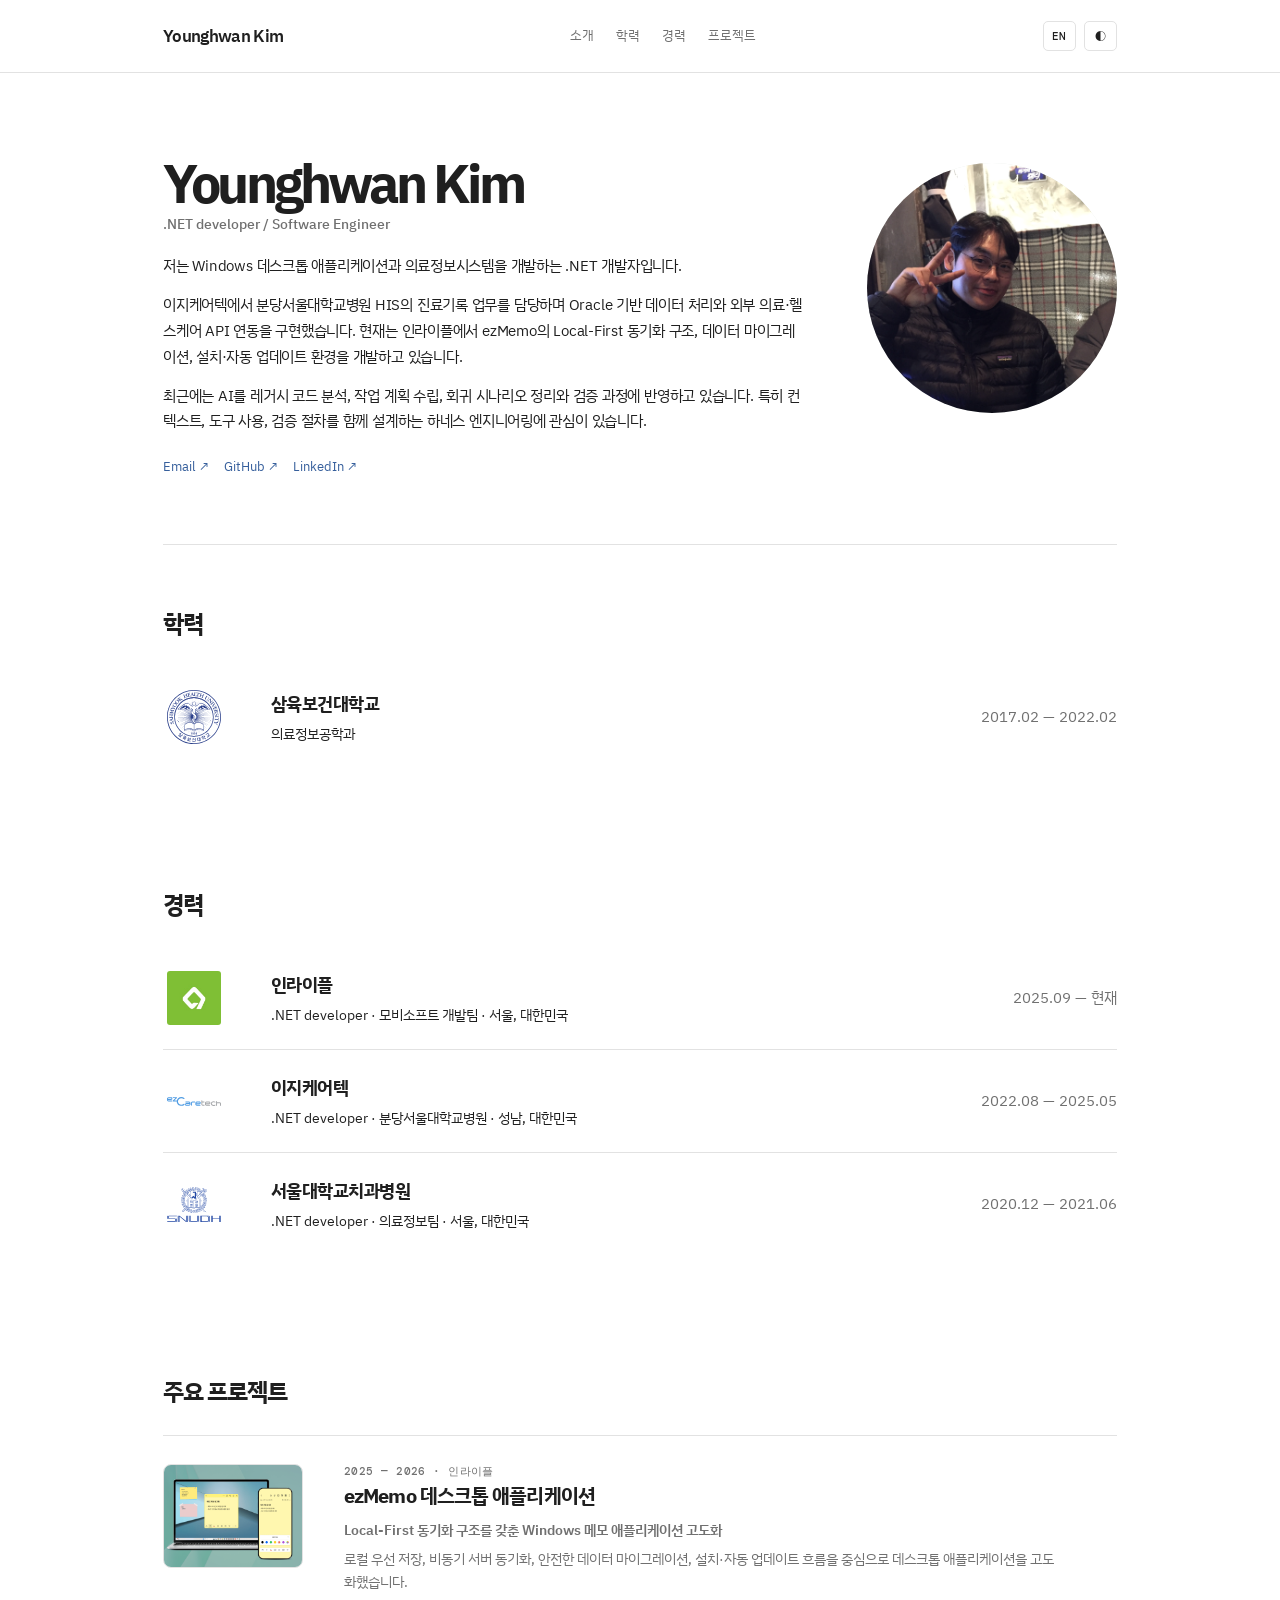
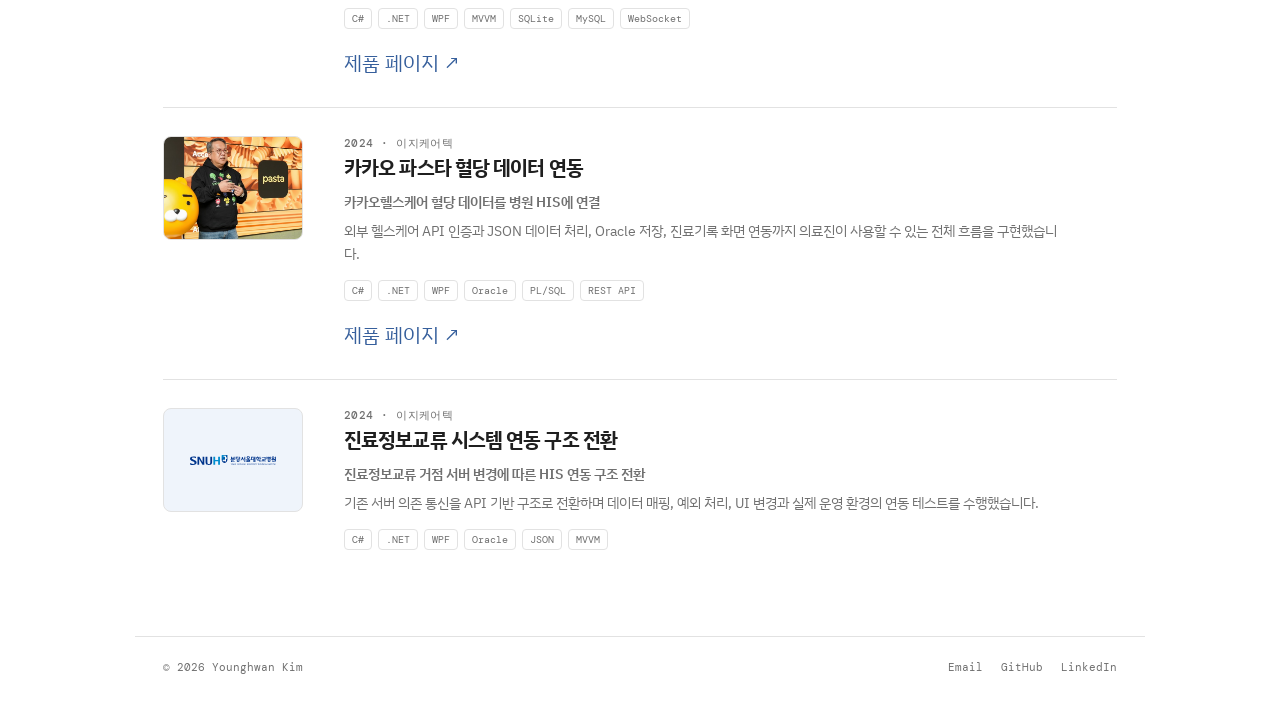
==== index.html @ d9de3069 "feat: add personal portfolio site" ====
<!doctype html>
<html lang="ko">
  <head>
    <meta charset="UTF-8" />
    <meta name="viewport" content="width=device-width, initial-scale=1.0" />
    <meta name="description" content="Younghwan Kim - C#/.NET Developer portfolio" />
    <title>Younghwan Kim | C#/.NET Developer</title>
    <link rel="preconnect" href="https://fonts.googleapis.com" />
    <link rel="preconnect" href="https://fonts.gstatic.com" crossorigin />
    <link href="https://fonts.googleapis.com/css2?family=DM+Mono:wght@400;500&family=IBM+Plex+Sans+KR:wght@400;500;600;700&display=swap" rel="stylesheet" />
    <link rel="stylesheet" href="styles.css" />
    <link rel="stylesheet" href="refined.css" />
    <script src="script.js" defer></script>
  </head>
  <body>
    <div class="header-shell">
    <header class="site-header">
      <a class="wordmark" href="#top">Younghwan Kim</a>
      <nav aria-label="Main navigation">
        <a href="#top" data-i18n="nav.about">소개</a>
        <a href="#education" data-i18n="nav.education">학력</a>
        <a href="#experience" data-i18n="nav.experience">경력</a>
        <a href="#projects" data-i18n="nav.projects">프로젝트</a>
      </nav>
      <div class="controls">
        <button class="control-button" id="language-toggle" type="button" aria-label="Switch language">EN</button>
        <button class="control-button" id="theme-toggle" type="button" aria-label="Switch color theme">◐</button>
      </div>
    </header>
    </div>

    <main id="top">
      <section class="hero" aria-labelledby="hero-title">
        <div class="portrait"><img src="assets/profile.jpg" alt="Younghwan Kim" /></div>
        <div>
          <h1 id="hero-title">Younghwan Kim</h1>
          <p class="eyebrow role-label">.NET developer / Software Engineer</p>
          <div class="intro-summary">
            <p data-i18n="hero.summary">저는 Windows 데스크톱 애플리케이션과 의료정보시스템을 개발하는 .NET 개발자입니다.</p>
            <p data-i18n="hero.experience">이지케어텍에서 분당서울대학교병원 HIS의 진료기록 업무를 담당하며 Oracle 기반 데이터 처리와 외부 의료·헬스케어 API 연동을 구현했습니다. 현재는 인라이플에서 ezMemo의 Local-First 동기화 구조, 데이터 마이그레이션, 설치·자동 업데이트 환경을 개발하고 있습니다.</p>
            <p data-i18n="hero.ai">최근에는 AI를 레거시 코드 분석, 작업 계획 수립, 회귀 시나리오 정리와 검증 과정에 반영하고 있습니다. 특히 컨텍스트, 도구 사용, 검증 절차를 함께 설계하는 하네스 엔지니어링에 관심이 있습니다.</p>
          </div>
          <div class="hero-links">
            <a href="mailto:workim97@gmail.com">Email ↗</a>
            <a href="https://github.com/workimdev" target="_blank" rel="noreferrer">GitHub ↗</a>
            <a href="https://www.linkedin.com/in/younghwan-kim97/" target="_blank" rel="noreferrer">LinkedIn ↗</a>
          </div>
        </div>
      </section>

      <section class="section credentials" id="education" aria-labelledby="education-title">
        <div class="section-heading"><h2 id="education-title" data-i18n="heading.education">학력</h2></div>
        <article class="credential"><img class="institution-logo" src="assets/sahmyook.svg" alt="Sahmyook Health University logo" /><div><h3 data-i18n="education.school">Sahmyook Health University</h3><p class="credential-role" data-i18n="education.degree">Medical Information Engineering</p><p class="credential-date" data-i18n="education.date">Feb. 2017 — Feb. 2022</p></div></article>
      </section>

      <section class="section" id="experience" aria-labelledby="experience-title">
        <div class="section-heading"><h2 id="experience-title" data-i18n="heading.experience">경력</h2></div>
        <div class="credential-list">
          <article class="credential"><img class="institution-logo" src="assets/enliple.jpg" alt="ENLIPLE logo" /><div><h3 data-i18n="company.enliple">인라이플</h3><p class="credential-role" data-i18n="experience.inlife.role">모비소프트 개발팀 · .NET developer</p><p class="credential-date" data-i18n="experience.inlife.date">2025.09 — 현재</p></div></article>
          <article class="credential"><img class="institution-logo" src="assets/ezcaretech.svg" alt="ezCaretech logo" /><div><h3 data-i18n="company.ezcaretech">이지케어텍</h3><p class="credential-role" data-i18n="experience.ezcare.role">분당서울대학교병원 · .NET developer</p><p class="credential-date" data-i18n="experience.ezcare.date">2022.08 — 2025.05</p></div></article>
          <article class="credential"><img class="institution-logo" src="assets/snudh.svg" alt="Seoul National University Dental Hospital logo" /><div><h3 data-i18n="experience.snu.company">서울대학교치과병원</h3><p class="credential-role" data-i18n="experience.snu.role">의료정보팀 · .NET developer</p><p class="credential-date" data-i18n="experience.snu.date">2020.12 — 2021.06</p></div></article>
        </div>
      </section>

      <section class="section" id="projects" aria-labelledby="projects-title">
        <div class="section-heading"><h2 id="projects-title" data-i18n="heading.projects">주요 프로젝트</h2></div>
        <div class="project-list">
          <article class="project"><div class="project-thumb project-thumb--memo"><img src="assets/ezmemo-product.png" alt="ezMemo product interface" /></div><div><p class="project-meta" data-i18n="project.ezmemo.meta">2025 — 2026 · 인라이플</p><h3 data-i18n="project.ezmemo.title">ezMemo 데스크톱 애플리케이션</h3><p class="project-korean" data-i18n="project.ezmemo.lead">Local-First 동기화 구조를 갖춘 Windows 메모 애플리케이션 고도화</p><p data-i18n="project.ezmemo.copy">로컬 우선 저장, 비동기 서버 동기화, 안전한 데이터 마이그레이션, 설치·자동 업데이트 흐름을 중심으로 데스크톱 애플리케이션을 고도화했습니다.</p><div class="tags"><span>C#</span><span>.NET</span><span>WPF</span><span>MVVM</span><span>SQLite</span><span>MySQL</span><span>WebSocket</span></div><a class="project-link" href="https://ezlab.im/ko/tool/ezmemo" target="_blank" rel="noreferrer" data-i18n="project.productLink">제품 페이지 ↗</a></div></article>
          <article class="project"><div class="project-thumb project-thumb--pasta"><img src="assets/kakao-pasta-product.png" alt="Kakao Pasta official product image" /></div><div><p class="project-meta" data-i18n="project.ezcare.meta">2024 · 이지케어텍</p><h3 data-i18n="project.pasta.title">카카오 파스타 혈당 데이터 연동</h3><p class="project-korean" data-i18n="project.pasta.lead">카카오헬스케어 혈당 데이터를 병원 HIS에 연결</p><p data-i18n="project.pasta.copy">외부 헬스케어 API 인증과 JSON 데이터 처리, Oracle 저장, 진료기록 화면 연동까지 의료진이 사용할 수 있는 전체 흐름을 구현했습니다.</p><div class="tags"><span>C#</span><span>.NET</span><span>WPF</span><span>Oracle</span><span>PL/SQL</span><span>REST API</span></div><a class="project-link" href="https://www.kakaocorp.com/page/detail/11753" target="_blank" rel="noreferrer" data-i18n="project.productLink">제품 페이지 ↗</a></div></article>
          <article class="project"><div class="project-thumb project-thumb--exchange"><img src="assets/bundang-snuh.svg" alt="Bundang Seoul National University Hospital logo" /></div><div><p class="project-meta" data-i18n="project.ezcare.meta">2024 · 이지케어텍</p><h3 data-i18n="project.exchange.title">진료정보교류 시스템 연동 구조 전환</h3><p class="project-korean" data-i18n="project.exchange.lead">진료정보교류 거점 서버 변경에 따른 HIS 연동 구조 전환</p><p data-i18n="project.exchange.copy">기존 서버 의존 통신을 API 기반 구조로 전환하며 데이터 매핑, 예외 처리, UI 변경과 실제 운영 환경의 연동 테스트를 수행했습니다.</p><div class="tags"><span>C#</span><span>.NET</span><span>WPF</span><span>Oracle</span><span>JSON</span><span>MVVM</span></div></div></article>
        </div>
      </section>

    </main>
    <footer><p>© 2026 Younghwan Kim</p><div><a href="mailto:workim97@gmail.com">Email</a><a href="https://github.com/workimdev" target="_blank" rel="noreferrer">GitHub</a><a href="https://www.linkedin.com/in/younghwan-kim97/" target="_blank" rel="noreferrer">LinkedIn</a></div></footer>
  </body>
</html>
---- styles.css ----
:root{--ink:#1f1f1f;--muted:#707070;--line:#e2e2e2;--blue:#365f9c;--paper:#fff;--soft:#e7ece7;--portrait:#718074}html[data-theme="dark"]{--ink:#eeeeea;--muted:#a5a5a0;--line:#30302e;--blue:#9dbbff;--paper:#191a19;--soft:#29302c;--portrait:#c5d5c6}*{box-sizing:border-box}html{scroll-behavior:smooth}body{margin:0;background:var(--paper);color:var(--ink);font:15px/1.65 "IBM Plex Sans KR",Arial,sans-serif;transition:background-color .2s,color .2s}a{color:inherit;text-decoration:none}.site-header,main,footer{max-width:1010px;margin:auto;padding:0 28px}.site-header{height:72px;display:flex;align-items:center;justify-content:space-between}.wordmark{font-size:17px;font-weight:600;letter-spacing:-.04em}.site-header nav{display:flex;gap:22px;font-size:13px;color:var(--muted)}.controls{display:flex;gap:8px}.control-button{width:33px;height:30px;padding:0;border:1px solid var(--line);border-radius:5px;background:transparent;color:var(--ink);font:500 11px "DM Mono",monospace;cursor:pointer}.control-button:hover{border-color:var(--muted)}.site-header a:hover,footer a:hover{text-decoration:underline;text-underline-offset:4px}.hero{display:grid;grid-template-columns:170px 1fr;gap:44px;padding:72px 0 66px}.portrait{width:150px;height:180px;overflow:hidden;background:var(--soft)}.portrait img{width:100%;height:100%;display:block;object-fit:cover;object-position:52% 45%;filter:saturate(.82) contrast(1.03)}.eyebrow,.project-meta{margin:0;color:var(--muted);font:500 11px "DM Mono",monospace;letter-spacing:.04em}.hero h1{margin:9px 0 2px;font-size:clamp(36px,5vw,54px);line-height:1.08;letter-spacing:-.07em}.role{margin:0 0 22px;color:var(--muted);font-size:15px}.hero-copy{max-width:710px;margin:0;font-size:16px;letter-spacing:-.02em}.hero-links{display:flex;flex-wrap:wrap;gap:14px;margin-top:22px}.hero-links a,.project-link{color:var(--blue);font-size:13px}.section{padding:58px 0;border-top:1px solid var(--line)}.section-heading{margin-bottom:30px}.section h2{margin:7px 0 0;font-size:24px;line-height:1.1;letter-spacing:-.05em}.timeline{margin:0;padding:0;list-style:none}.timeline li{display:grid;grid-template-columns:190px 1fr;gap:25px;padding:26px 0;border-top:1px solid var(--line)}.timeline li>p{margin:2px 0;color:var(--muted);font:400 11px "DM Mono",monospace}.timeline h3,.project h3{margin:0;font-size:20px;letter-spacing:-.045em}.timeline h3 span{color:var(--muted);font-weight:400}.timeline div p{max-width:660px;margin:6px 0 0;color:var(--muted);font-size:14px}.project{display:grid;grid-template-columns:36px 1fr 28px;gap:20px;padding:28px 0;border-top:1px solid var(--line)}.project-index{color:var(--muted);font:500 12px "DM Mono",monospace}.project p:not(.project-meta){max-width:720px;margin:6px 0;color:var(--muted);font-size:14px}.project .project-korean{color:var(--ink);font-weight:600}.project-link{text-align:right;font-size:20px}.muted{color:#bbb}.tags{display:flex;flex-wrap:wrap;gap:6px;margin-top:15px}.tags span{border:1px solid var(--line);border-radius:4px;padding:3px 7px;color:var(--muted);font:400 10px "DM Mono",monospace}.about{border-bottom:0}.about-copy{max-width:710px}.about-copy>p{font-size:16px;letter-spacing:-.02em}.about dl{margin:38px 0 0}.about dl div{display:grid;grid-template-columns:130px 1fr;gap:15px;padding:14px 0;border-top:1px solid var(--line)}.about dt{color:var(--muted);font:400 11px "DM Mono",monospace}.about dd{margin:0}footer{display:flex;justify-content:space-between;border-top:1px solid var(--line);padding-top:23px;padding-bottom:34px;color:var(--muted);font:400 11px "DM Mono",monospace}footer p{margin:0}footer div{display:flex;gap:18px}@media(max-width:700px){.site-header,main,footer{padding-left:20px;padding-right:20px}.site-header nav{display:none}.hero{grid-template-columns:1fr;gap:24px;padding:52px 0}.portrait{width:110px;height:125px}.section{padding:50px 0}.timeline li,.project{grid-template-columns:1fr;gap:10px}.project-link{text-align:left}.about dl div{grid-template-columns:1fr;gap:4px}footer{display:block}footer div{margin-top:12px}.hero-copy br{display:none}}
---- refined.css ----
.hero { grid-template-columns: 1fr 270px; }
.portrait { order: 2; width: 250px; height: 250px; border-radius: 50%; justify-self: end; align-self: start; margin-top: 18px; }
.credential-list { display: grid; }
.credential { display: grid; grid-template-columns: 86px 1fr; gap: 22px; align-items: center; padding: 20px 0; border-bottom: 1px solid var(--line); }
.institution-logo { width: 62px; height: 62px; object-fit: contain; border-radius: 7px; background: #fff; padding: 4px; }
.credential > div { display: grid; grid-template-columns: minmax(0, 1fr) auto; column-gap: 30px; align-items: center; }
.credential h3 { grid-column: 1; grid-row: 1; margin: 0; font-size: 18px; letter-spacing: -.03em; }
.credential-role { grid-column: 1; grid-row: 2; margin: 3px 0 0; font-size: 14px; }
.credential-date { grid-column: 2; grid-row: 1 / span 2; margin: 0; color: var(--muted); font-size: 15px; text-align: right; white-space: nowrap; }
.project-partners { display: flex; align-items: center; gap: 10px; margin: 9px 0 12px; }
.project-partners img { width: 42px; height: 42px; padding: 3px; border: 1px solid var(--line); border-radius: 8px; background: #fff; object-fit: contain; }
.project { grid-template-columns: 156px 1fr; gap: 25px; }
.project-thumb { width: 140px; height: 104px; display: grid; place-items: center; overflow: hidden; border: 1px solid var(--line); border-radius: 8px; background: #f2f3f0; }
.project-thumb img { width: 70px; height: 70px; object-fit: contain; }
.project-thumb--memo { background: #f1f4f0; }
.project-thumb--pasta { background: #fff5dc; }
.project-thumb--memo img, .project-thumb--pasta img { width: 100%; height: 100%; object-fit: cover; }
.project-thumb--exchange { background: #eff4fb; }
.project-thumb--exchange img { width: 86px; height: 86px; }
.project .project-link { display: inline-block; margin-top: 17px; }
.intro-summary { max-width: 710px; margin-top: 20px; }
.intro-summary p { margin: 0 0 13px; font-size: 15px; line-height: 1.72; letter-spacing: -.015em; }
.eyebrow { font-family: "IBM Plex Sans KR", Arial, sans-serif; font-size: 14px; font-weight: 500; letter-spacing: 0; text-transform: none; }
#experience, #projects { border-top: 0; }
.credentials .credential, .credential-list .credential:last-child { border-bottom: 0; }
.header-shell { position: sticky; top: 0; z-index: 20; background: var(--paper); border-bottom: 1px solid var(--line); }
.header-shell .site-header { border-bottom: 0; }
html[data-theme="dark"] .institution-logo { background: #fff; }
@media (max-width: 700px) {
  .hero { grid-template-columns: 1fr; }
  .portrait { order: 0; justify-self: start; width: 150px; height: 150px; margin-top: 0; }
  .credential { grid-template-columns: 66px 1fr; gap: 16px; }
  .credential > div { grid-template-columns: 1fr; gap: 3px; }
  .credential h3, .credential-role, .credential-date { grid-column: 1; }
  .credential h3 { grid-row: 1; }
  .credential-role { grid-row: 2; }
  .credential-date { grid-row: 3; }
  .institution-logo { width: 54px; height: 54px; }
  .project { grid-template-columns: 1fr; }
  .project-thumb { width: 100%; height: 145px; }
}
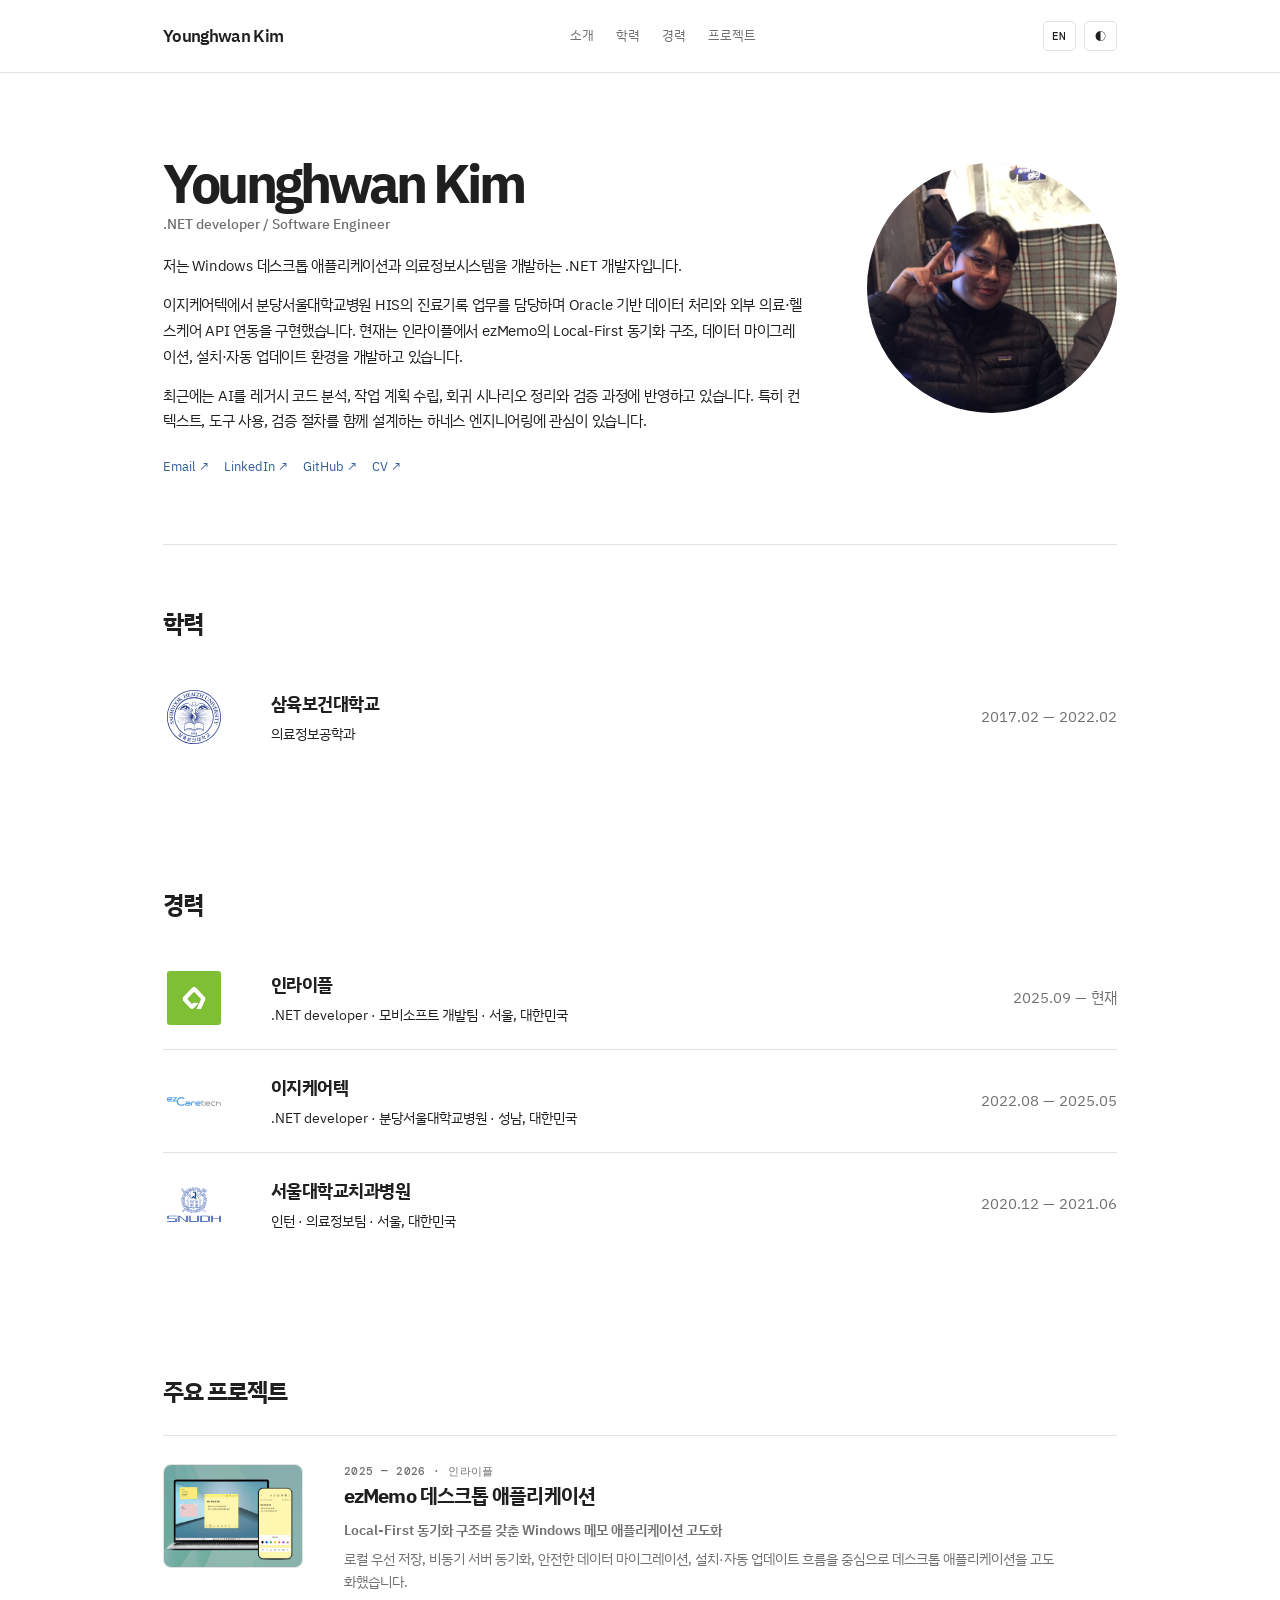
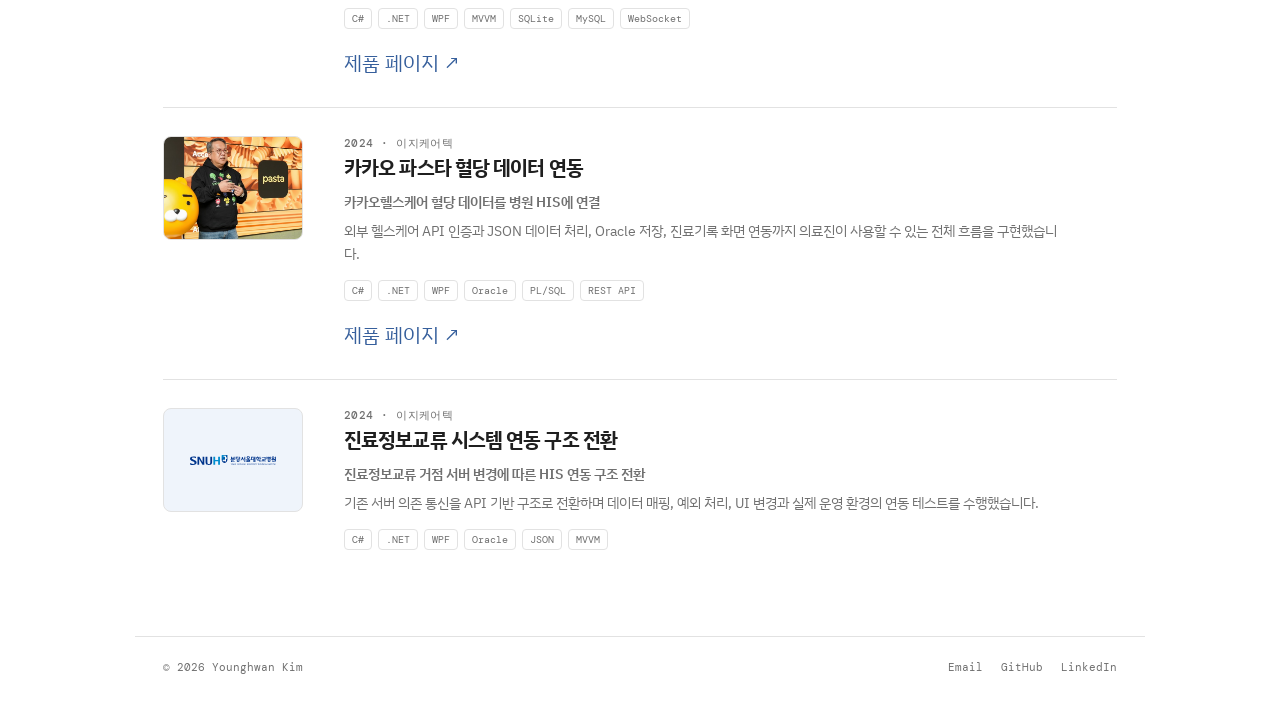
==== commit 6d897c29: "feat: add localized CV links" ====
--- a/index.html
+++ b/index.html
@@ -3,8 +3,8 @@
   <head>
     <meta charset="UTF-8" />
     <meta name="viewport" content="width=device-width, initial-scale=1.0" />
-    <meta name="description" content="Younghwan Kim - C#/.NET Developer portfolio" />
-    <title>Younghwan Kim | C#/.NET Developer</title>
+    <meta name="description" content="Younghwan Kim's portfolio" />
+    <title>Younghwan Kim</title>
     <link rel="preconnect" href="https://fonts.googleapis.com" />
     <link rel="preconnect" href="https://fonts.gstatic.com" crossorigin />
     <link href="https://fonts.googleapis.com/css2?family=DM+Mono:wght@400;500&family=IBM+Plex+Sans+KR:wght@400;500;600;700&display=swap" rel="stylesheet" />
@@ -42,8 +42,9 @@
           </div>
           <div class="hero-links">
             <a href="mailto:workim97@gmail.com">Email ↗</a>
+            <a href="https://www.linkedin.com/in/younghwan-kim97/" target="_blank" rel="noreferrer">LinkedIn ↗</a>
             <a href="https://github.com/workimdev" target="_blank" rel="noreferrer">GitHub ↗</a>
-            <a href="https://www.linkedin.com/in/younghwan-kim97/" target="_blank" rel="noreferrer">LinkedIn ↗</a>
+            <a class="cv-link" href="https://drive.google.com/file/d/14H9H5G6KJ4sI8g3kpr24WYvoGW2EyF3m/view?usp=drive_link" target="_blank" rel="noreferrer" data-i18n="cv.link" data-i18n-href="cv.url">CV ↗</a>
           </div>
         </div>
       </section>
@@ -58,7 +59,7 @@
         <div class="credential-list">
           <article class="credential"><img class="institution-logo" src="assets/enliple.jpg" alt="ENLIPLE logo" /><div><h3 data-i18n="company.enliple">인라이플</h3><p class="credential-role" data-i18n="experience.inlife.role">모비소프트 개발팀 · .NET developer</p><p class="credential-date" data-i18n="experience.inlife.date">2025.09 — 현재</p></div></article>
           <article class="credential"><img class="institution-logo" src="assets/ezcaretech.svg" alt="ezCaretech logo" /><div><h3 data-i18n="company.ezcaretech">이지케어텍</h3><p class="credential-role" data-i18n="experience.ezcare.role">분당서울대학교병원 · .NET developer</p><p class="credential-date" data-i18n="experience.ezcare.date">2022.08 — 2025.05</p></div></article>
-          <article class="credential"><img class="institution-logo" src="assets/snudh.svg" alt="Seoul National University Dental Hospital logo" /><div><h3 data-i18n="experience.snu.company">서울대학교치과병원</h3><p class="credential-role" data-i18n="experience.snu.role">의료정보팀 · .NET developer</p><p class="credential-date" data-i18n="experience.snu.date">2020.12 — 2021.06</p></div></article>
+          <article class="credential"><img class="institution-logo" src="assets/snudh.svg" alt="Seoul National University Dental Hospital logo" /><div><h3 data-i18n="experience.snu.company">서울대학교치과병원</h3><p class="credential-role" data-i18n="experience.snu.role">인턴 · 의료정보팀 · 서울, 대한민국</p><p class="credential-date" data-i18n="experience.snu.date">2020.12 — 2021.06</p></div></article>
         </div>
       </section>
 
--- a/refined.css
+++ b/refined.css
@@ -1,5 +1,6 @@
 .hero { grid-template-columns: 1fr 270px; }
 .portrait { order: 2; width: 250px; height: 250px; border-radius: 50%; justify-self: end; align-self: start; margin-top: 18px; }
+.hero-links .cv-link { margin-left: 0; }
 .credential-list { display: grid; }
 .credential { display: grid; grid-template-columns: 86px 1fr; gap: 22px; align-items: center; padding: 20px 0; border-bottom: 1px solid var(--line); }
 .institution-logo { width: 62px; height: 62px; object-fit: contain; border-radius: 7px; background: #fff; padding: 4px; }
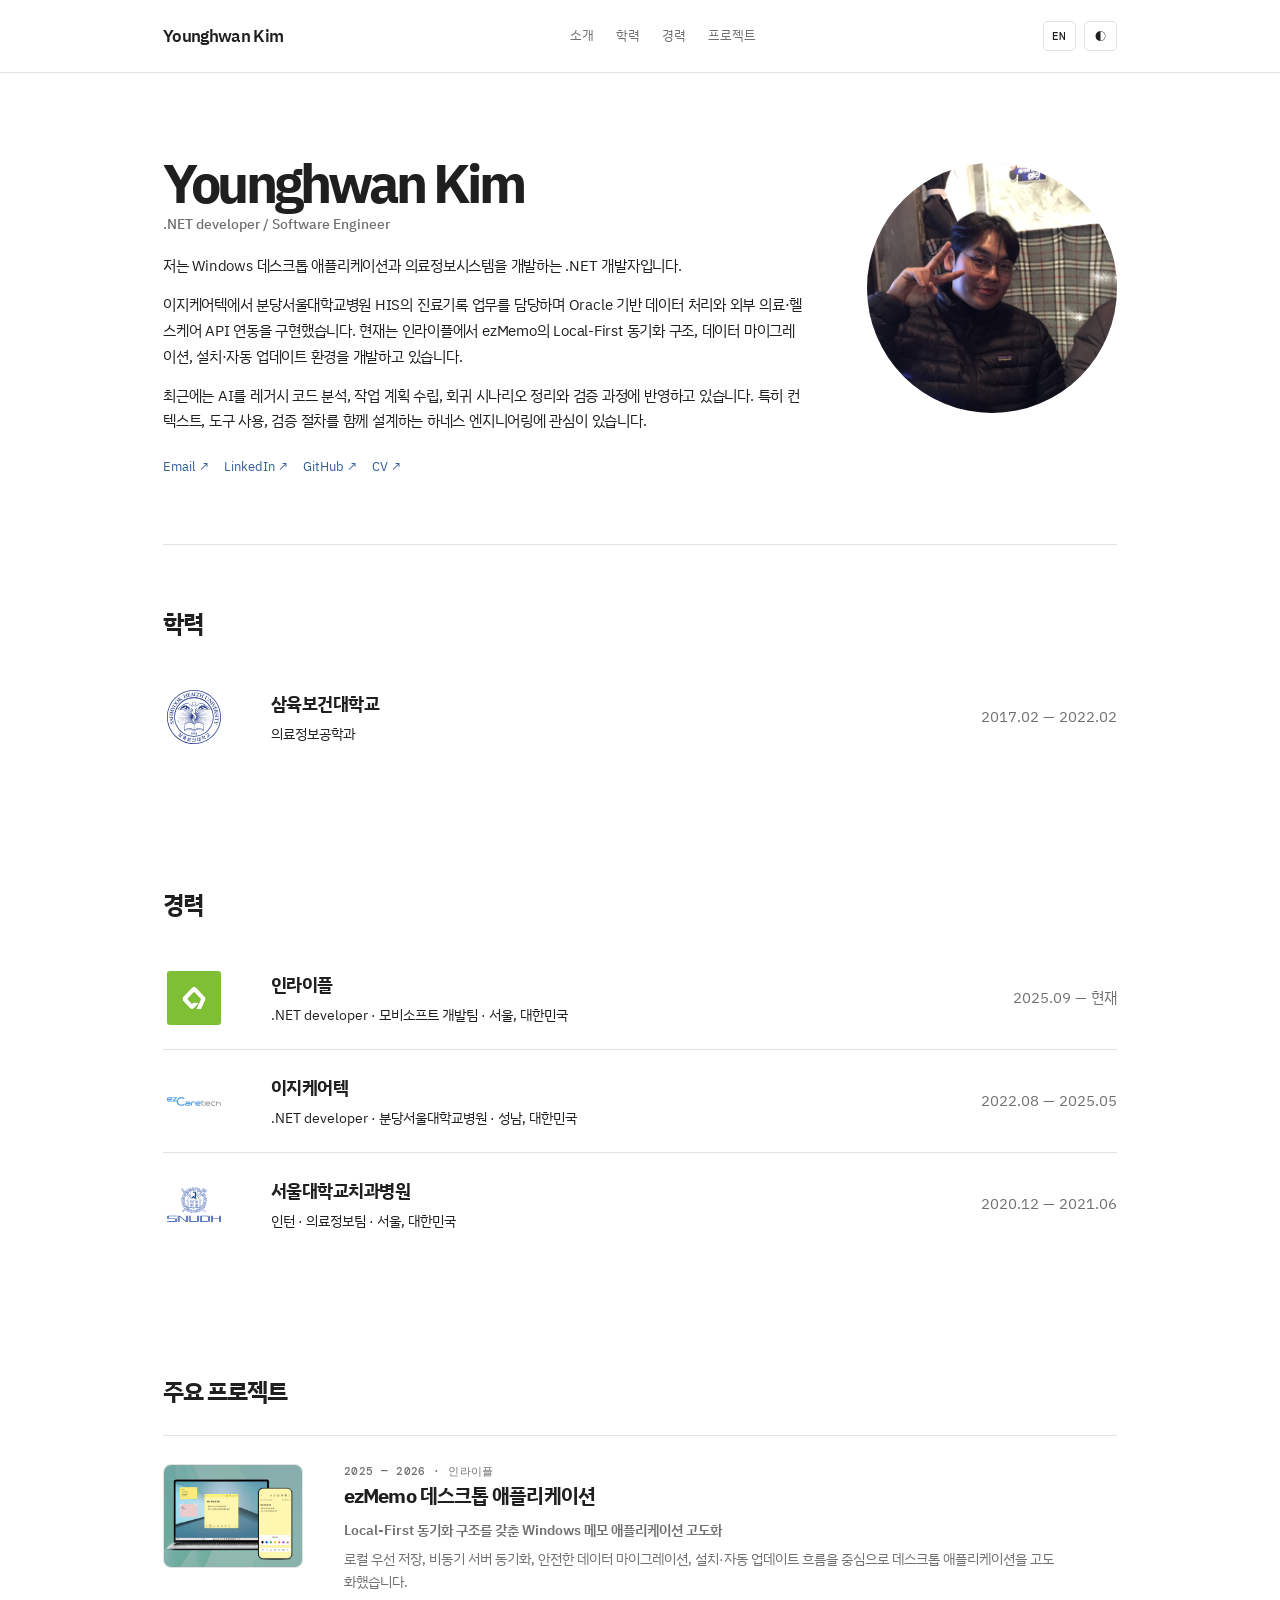
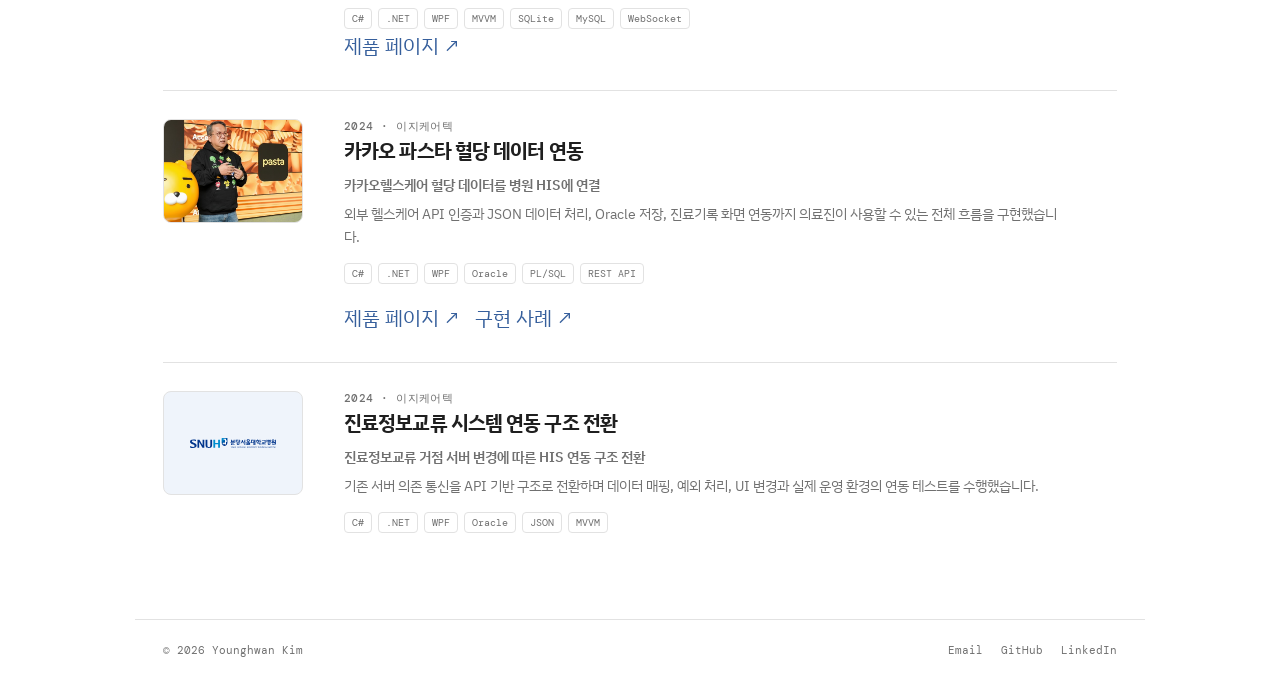
==== commit 732c7d67: "feat: add Kakao Pasta technical case study" ====
--- a/index.html
+++ b/index.html
@@ -67,7 +67,7 @@
         <div class="section-heading"><h2 id="projects-title" data-i18n="heading.projects">주요 프로젝트</h2></div>
         <div class="project-list">
           <article class="project"><div class="project-thumb project-thumb--memo"><img src="assets/ezmemo-product.png" alt="ezMemo product interface" /></div><div><p class="project-meta" data-i18n="project.ezmemo.meta">2025 — 2026 · 인라이플</p><h3 data-i18n="project.ezmemo.title">ezMemo 데스크톱 애플리케이션</h3><p class="project-korean" data-i18n="project.ezmemo.lead">Local-First 동기화 구조를 갖춘 Windows 메모 애플리케이션 고도화</p><p data-i18n="project.ezmemo.copy">로컬 우선 저장, 비동기 서버 동기화, 안전한 데이터 마이그레이션, 설치·자동 업데이트 흐름을 중심으로 데스크톱 애플리케이션을 고도화했습니다.</p><div class="tags"><span>C#</span><span>.NET</span><span>WPF</span><span>MVVM</span><span>SQLite</span><span>MySQL</span><span>WebSocket</span></div><a class="project-link" href="https://ezlab.im/ko/tool/ezmemo" target="_blank" rel="noreferrer" data-i18n="project.productLink">제품 페이지 ↗</a></div></article>
-          <article class="project"><div class="project-thumb project-thumb--pasta"><img src="assets/kakao-pasta-product.png" alt="Kakao Pasta official product image" /></div><div><p class="project-meta" data-i18n="project.ezcare.meta">2024 · 이지케어텍</p><h3 data-i18n="project.pasta.title">카카오 파스타 혈당 데이터 연동</h3><p class="project-korean" data-i18n="project.pasta.lead">카카오헬스케어 혈당 데이터를 병원 HIS에 연결</p><p data-i18n="project.pasta.copy">외부 헬스케어 API 인증과 JSON 데이터 처리, Oracle 저장, 진료기록 화면 연동까지 의료진이 사용할 수 있는 전체 흐름을 구현했습니다.</p><div class="tags"><span>C#</span><span>.NET</span><span>WPF</span><span>Oracle</span><span>PL/SQL</span><span>REST API</span></div><a class="project-link" href="https://www.kakaocorp.com/page/detail/11753" target="_blank" rel="noreferrer" data-i18n="project.productLink">제품 페이지 ↗</a></div></article>
+          <article class="project"><div class="project-thumb project-thumb--pasta"><img src="assets/kakao-pasta-product.png" alt="Kakao Pasta official product image" /></div><div><p class="project-meta" data-i18n="project.ezcare.meta">2024 · 이지케어텍</p><h3 data-i18n="project.pasta.title">카카오 파스타 혈당 데이터 연동</h3><p class="project-korean" data-i18n="project.pasta.lead">카카오헬스케어 혈당 데이터를 병원 HIS에 연결</p><p data-i18n="project.pasta.copy">외부 헬스케어 API 인증과 JSON 데이터 처리, Oracle 저장, 진료기록 화면 연동까지 의료진이 사용할 수 있는 전체 흐름을 구현했습니다.</p><div class="tags"><span>C#</span><span>.NET</span><span>WPF</span><span>Oracle</span><span>PL/SQL</span><span>REST API</span></div><div class="project-actions"><a class="project-link" href="https://www.kakaocorp.com/page/detail/11753" target="_blank" rel="noreferrer" data-i18n="project.productLink">제품 페이지 ↗</a><a class="project-link" href="projects/kakao-pasta.html" data-i18n="project.caseStudyLink">구현 사례 ↗</a></div></div></article>
           <article class="project"><div class="project-thumb project-thumb--exchange"><img src="assets/bundang-snuh.svg" alt="Bundang Seoul National University Hospital logo" /></div><div><p class="project-meta" data-i18n="project.ezcare.meta">2024 · 이지케어텍</p><h3 data-i18n="project.exchange.title">진료정보교류 시스템 연동 구조 전환</h3><p class="project-korean" data-i18n="project.exchange.lead">진료정보교류 거점 서버 변경에 따른 HIS 연동 구조 전환</p><p data-i18n="project.exchange.copy">기존 서버 의존 통신을 API 기반 구조로 전환하며 데이터 매핑, 예외 처리, UI 변경과 실제 운영 환경의 연동 테스트를 수행했습니다.</p><div class="tags"><span>C#</span><span>.NET</span><span>WPF</span><span>Oracle</span><span>JSON</span><span>MVVM</span></div></div></article>
         </div>
       </section>
--- a/refined.css
+++ b/refined.css
@@ -18,7 +18,8 @@
 .project-thumb--memo img, .project-thumb--pasta img { width: 100%; height: 100%; object-fit: cover; }
 .project-thumb--exchange { background: #eff4fb; }
 .project-thumb--exchange img { width: 86px; height: 86px; }
-.project .project-link { display: inline-block; margin-top: 17px; }
+.project-actions { display: flex; flex-wrap: wrap; gap: 15px; margin-top: 17px; }
+.project .project-actions .project-link { margin-top: 0; }
 .intro-summary { max-width: 710px; margin-top: 20px; }
 .intro-summary p { margin: 0 0 13px; font-size: 15px; line-height: 1.72; letter-spacing: -.015em; }
 .eyebrow { font-family: "IBM Plex Sans KR", Arial, sans-serif; font-size: 14px; font-weight: 500; letter-spacing: 0; text-transform: none; }
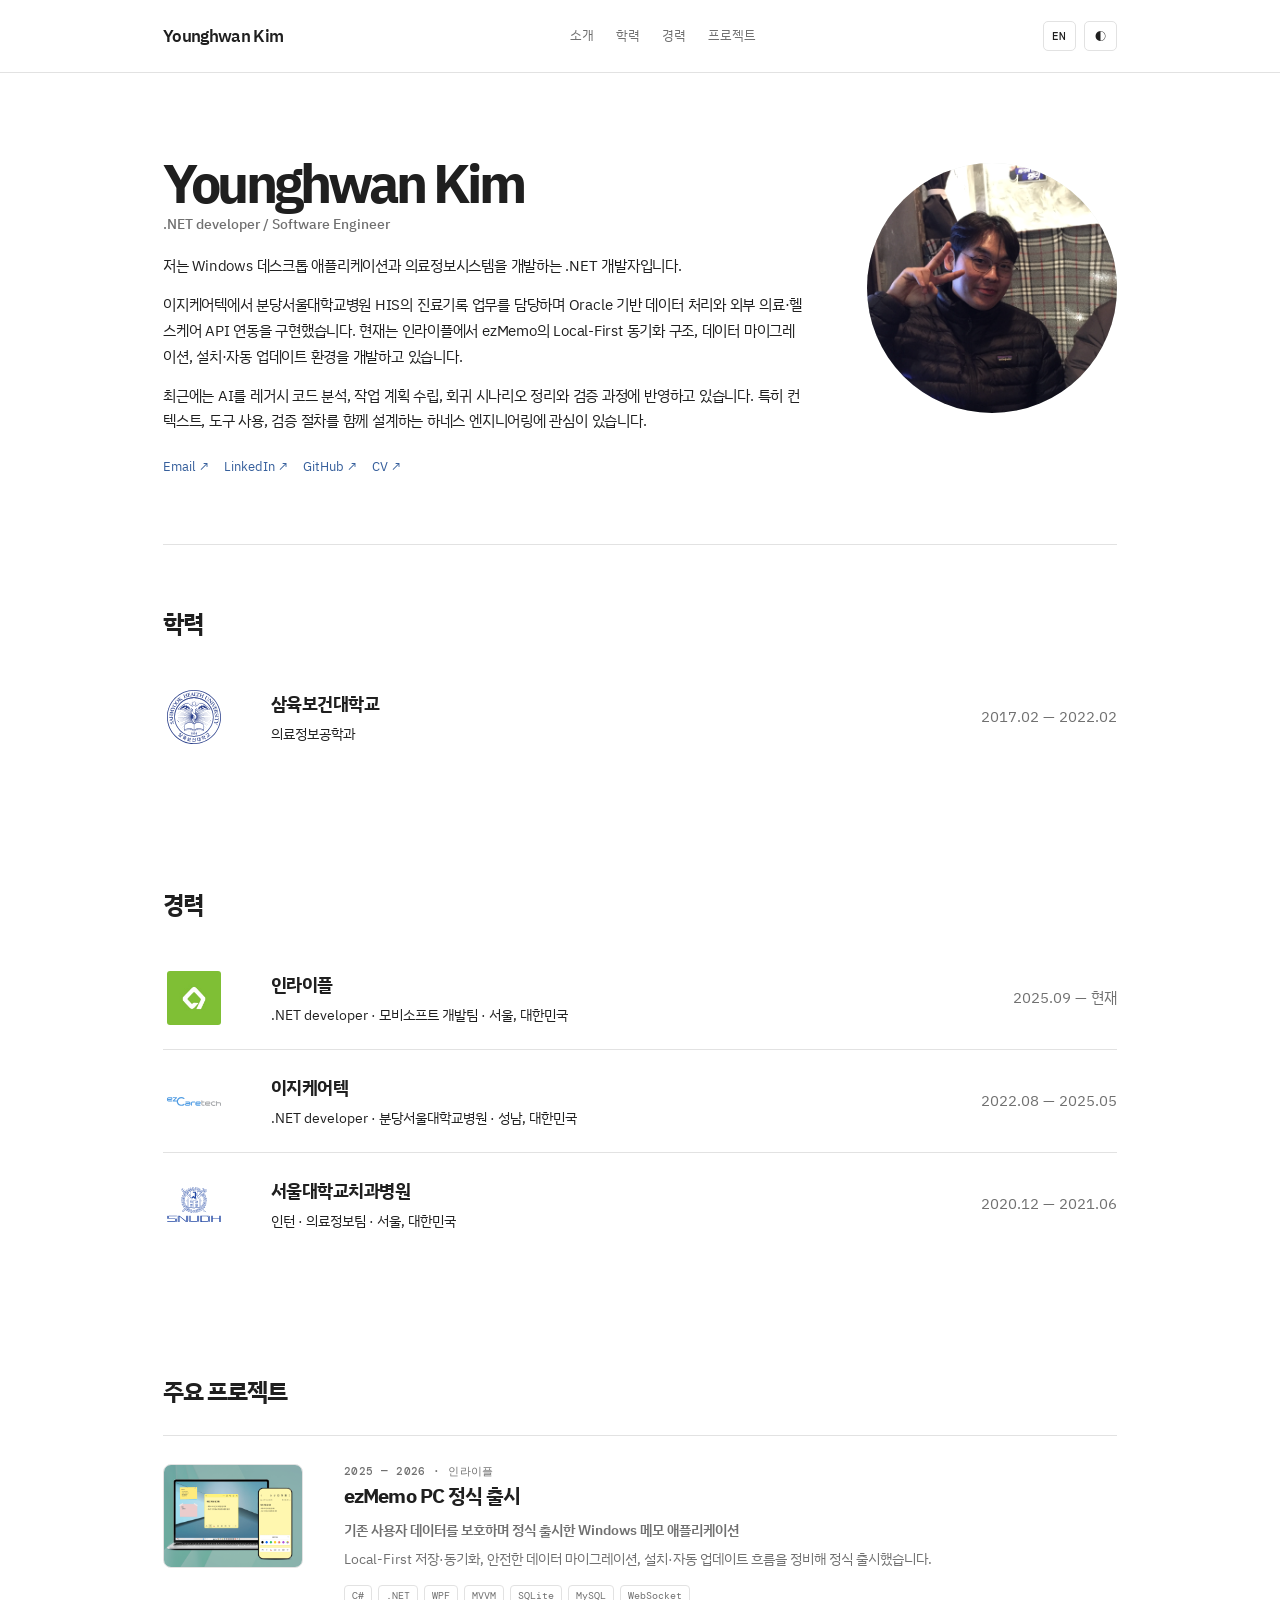
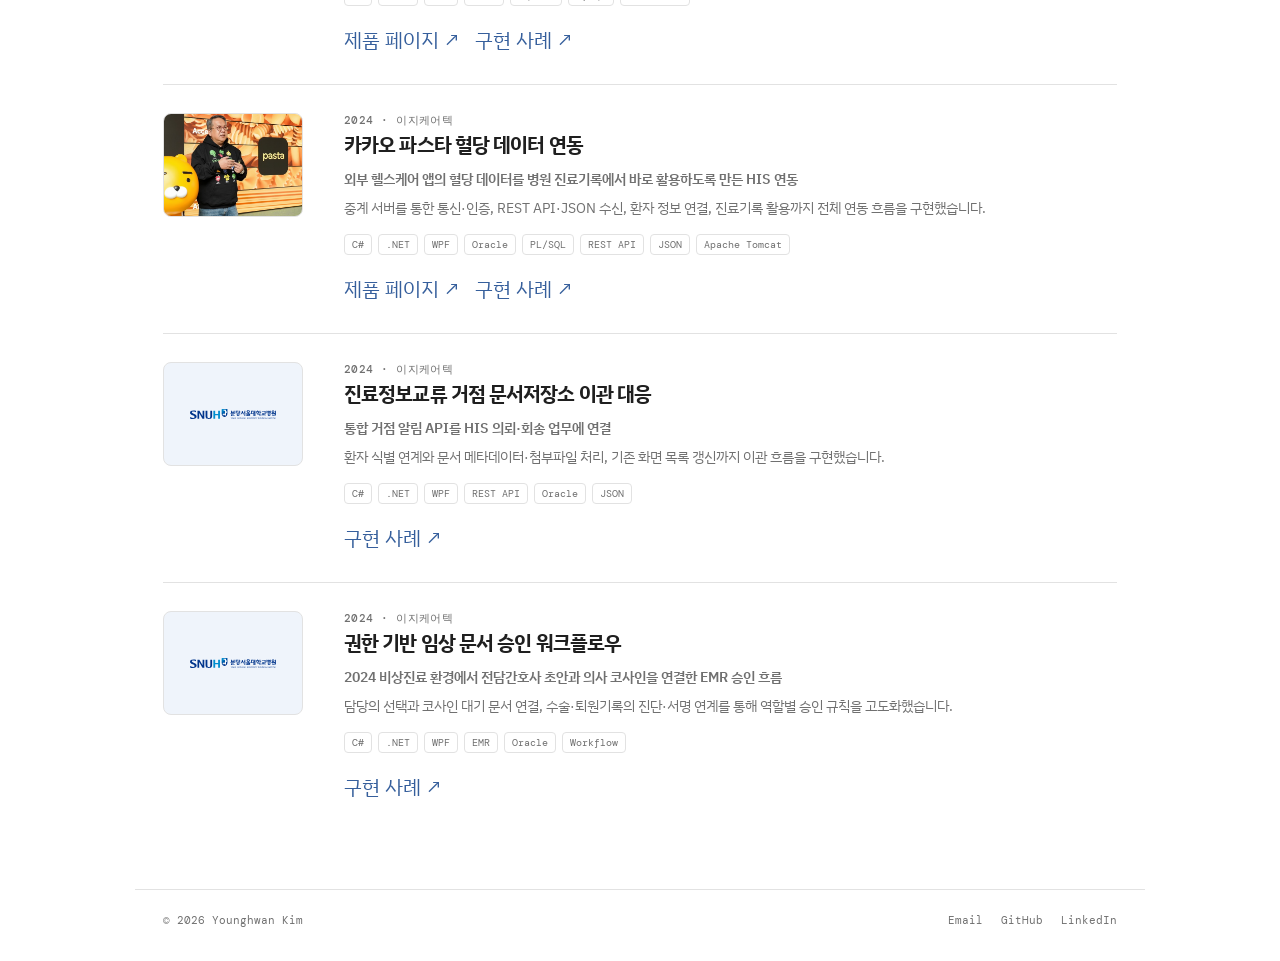
==== commit 5fe0fd4c: "feat: expand portfolio project case studies" ====
--- a/index.html
+++ b/index.html
@@ -66,9 +66,10 @@
       <section class="section" id="projects" aria-labelledby="projects-title">
         <div class="section-heading"><h2 id="projects-title" data-i18n="heading.projects">주요 프로젝트</h2></div>
         <div class="project-list">
-          <article class="project"><div class="project-thumb project-thumb--memo"><img src="assets/ezmemo-product.png" alt="ezMemo product interface" /></div><div><p class="project-meta" data-i18n="project.ezmemo.meta">2025 — 2026 · 인라이플</p><h3 data-i18n="project.ezmemo.title">ezMemo 데스크톱 애플리케이션</h3><p class="project-korean" data-i18n="project.ezmemo.lead">Local-First 동기화 구조를 갖춘 Windows 메모 애플리케이션 고도화</p><p data-i18n="project.ezmemo.copy">로컬 우선 저장, 비동기 서버 동기화, 안전한 데이터 마이그레이션, 설치·자동 업데이트 흐름을 중심으로 데스크톱 애플리케이션을 고도화했습니다.</p><div class="tags"><span>C#</span><span>.NET</span><span>WPF</span><span>MVVM</span><span>SQLite</span><span>MySQL</span><span>WebSocket</span></div><a class="project-link" href="https://ezlab.im/ko/tool/ezmemo" target="_blank" rel="noreferrer" data-i18n="project.productLink">제품 페이지 ↗</a></div></article>
-          <article class="project"><div class="project-thumb project-thumb--pasta"><img src="assets/kakao-pasta-product.png" alt="Kakao Pasta official product image" /></div><div><p class="project-meta" data-i18n="project.ezcare.meta">2024 · 이지케어텍</p><h3 data-i18n="project.pasta.title">카카오 파스타 혈당 데이터 연동</h3><p class="project-korean" data-i18n="project.pasta.lead">카카오헬스케어 혈당 데이터를 병원 HIS에 연결</p><p data-i18n="project.pasta.copy">외부 헬스케어 API 인증과 JSON 데이터 처리, Oracle 저장, 진료기록 화면 연동까지 의료진이 사용할 수 있는 전체 흐름을 구현했습니다.</p><div class="tags"><span>C#</span><span>.NET</span><span>WPF</span><span>Oracle</span><span>PL/SQL</span><span>REST API</span></div><div class="project-actions"><a class="project-link" href="https://www.kakaocorp.com/page/detail/11753" target="_blank" rel="noreferrer" data-i18n="project.productLink">제품 페이지 ↗</a><a class="project-link" href="projects/kakao-pasta.html" data-i18n="project.caseStudyLink">구현 사례 ↗</a></div></div></article>
-          <article class="project"><div class="project-thumb project-thumb--exchange"><img src="assets/bundang-snuh.svg" alt="Bundang Seoul National University Hospital logo" /></div><div><p class="project-meta" data-i18n="project.ezcare.meta">2024 · 이지케어텍</p><h3 data-i18n="project.exchange.title">진료정보교류 시스템 연동 구조 전환</h3><p class="project-korean" data-i18n="project.exchange.lead">진료정보교류 거점 서버 변경에 따른 HIS 연동 구조 전환</p><p data-i18n="project.exchange.copy">기존 서버 의존 통신을 API 기반 구조로 전환하며 데이터 매핑, 예외 처리, UI 변경과 실제 운영 환경의 연동 테스트를 수행했습니다.</p><div class="tags"><span>C#</span><span>.NET</span><span>WPF</span><span>Oracle</span><span>JSON</span><span>MVVM</span></div></div></article>
+          <article class="project"><div class="project-thumb project-thumb--memo"><img src="assets/ezmemo-product.png" alt="ezMemo product interface" /></div><div><p class="project-meta" data-i18n="project.ezmemo.meta">2025 — 2026 · 인라이플</p><h3 data-i18n="project.ezmemo.title">ezMemo PC 정식 출시</h3><p class="project-korean" data-i18n="project.ezmemo.lead">기존 사용자 데이터를 보호하며 정식 출시한 Windows 메모 애플리케이션</p><p data-i18n="project.ezmemo.copy">Local-First 저장·동기화, 안전한 데이터 마이그레이션, 설치·자동 업데이트 흐름을 정비해 정식 출시했습니다.</p><div class="tags"><span>C#</span><span>.NET</span><span>WPF</span><span>MVVM</span><span>SQLite</span><span>MySQL</span><span>WebSocket</span></div><div class="project-actions"><a class="project-link" href="https://ezlab.im/ko/tool/ezmemo" target="_blank" rel="noreferrer" data-i18n="project.productLink">제품 페이지 ↗</a><a class="project-link" href="projects/ezmemo.html" data-i18n="project.caseStudyLink">구현 사례 ↗</a></div></div></article>
+          <article class="project"><div class="project-thumb project-thumb--pasta"><img src="assets/kakao-pasta-product.png" alt="Kakao Pasta official product image" /></div><div><p class="project-meta" data-i18n="project.ezcare.meta">2024 · 이지케어텍</p><h3 data-i18n="project.pasta.title">카카오 파스타 혈당 데이터 연동</h3><p class="project-korean" data-i18n="project.pasta.lead">외부 헬스케어 앱의 혈당 데이터를 병원 진료기록에서 바로 활용하도록 만든 HIS 연동</p><p data-i18n="project.pasta.copy">중계 서버를 통한 통신·인증, REST API·JSON 수신, 환자 정보 연결, 진료기록 활용까지 전체 연동 흐름을 구현했습니다.</p><div class="tags"><span>C#</span><span>.NET</span><span>WPF</span><span>Oracle</span><span>PL/SQL</span><span>REST API</span><span>JSON</span><span>Apache Tomcat</span></div><div class="project-actions"><a class="project-link" href="https://www.kakaocorp.com/page/detail/11753" target="_blank" rel="noreferrer" data-i18n="project.productLink">제품 페이지 ↗</a><a class="project-link" href="projects/kakao-pasta.html" data-i18n="project.caseStudyLink">구현 사례 ↗</a></div></div></article>
+          <article class="project"><div class="project-thumb project-thumb--exchange"><img src="assets/bundang-snuh.svg" alt="Bundang Seoul National University Hospital logo" /></div><div><p class="project-meta" data-i18n="project.ezcare.meta">2024 · 이지케어텍</p><h3 data-i18n="project.exchange.title">진료정보교류 거점 문서저장소 이관 대응</h3><p class="project-korean" data-i18n="project.exchange.lead">통합 거점 알림 API를 HIS 의뢰·회송 업무에 연결</p><p data-i18n="project.exchange.copy">환자 식별 연계와 문서 메타데이터·첨부파일 처리, 기존 화면 목록 갱신까지 이관 흐름을 구현했습니다.</p><div class="tags"><span>C#</span><span>.NET</span><span>WPF</span><span>REST API</span><span>Oracle</span><span>JSON</span></div><div class="project-actions"><a class="project-link" href="projects/hie-repository.html" data-i18n="project.caseStudyLink">구현 사례 ↗</a></div></div></article>
+          <article class="project"><div class="project-thumb project-thumb--exchange"><img src="assets/bundang-snuh.svg" alt="Bundang Seoul National University Hospital logo" /></div><div><p class="project-meta" data-i18n="project.ezcare.meta">2024 · 이지케어텍</p><h3 data-i18n="project.approval.title">권한 기반 임상 문서 승인 워크플로우</h3><p class="project-korean" data-i18n="project.approval.lead">2024 비상진료 환경에서 전담간호사 초안과 의사 코사인을 연결한 EMR 승인 흐름</p><p data-i18n="project.approval.copy">담당의 선택과 코사인 대기 문서 연결, 수술·퇴원기록의 진단·서명 연계를 통해 역할별 승인 규칙을 고도화했습니다.</p><div class="tags"><span>C#</span><span>.NET</span><span>WPF</span><span>EMR</span><span>Oracle</span><span>Workflow</span></div><div class="project-actions"><a class="project-link" href="projects/clinical-document-approval.html" data-i18n="project.caseStudyLink">구현 사례 ↗</a></div></div></article>
         </div>
       </section>
 
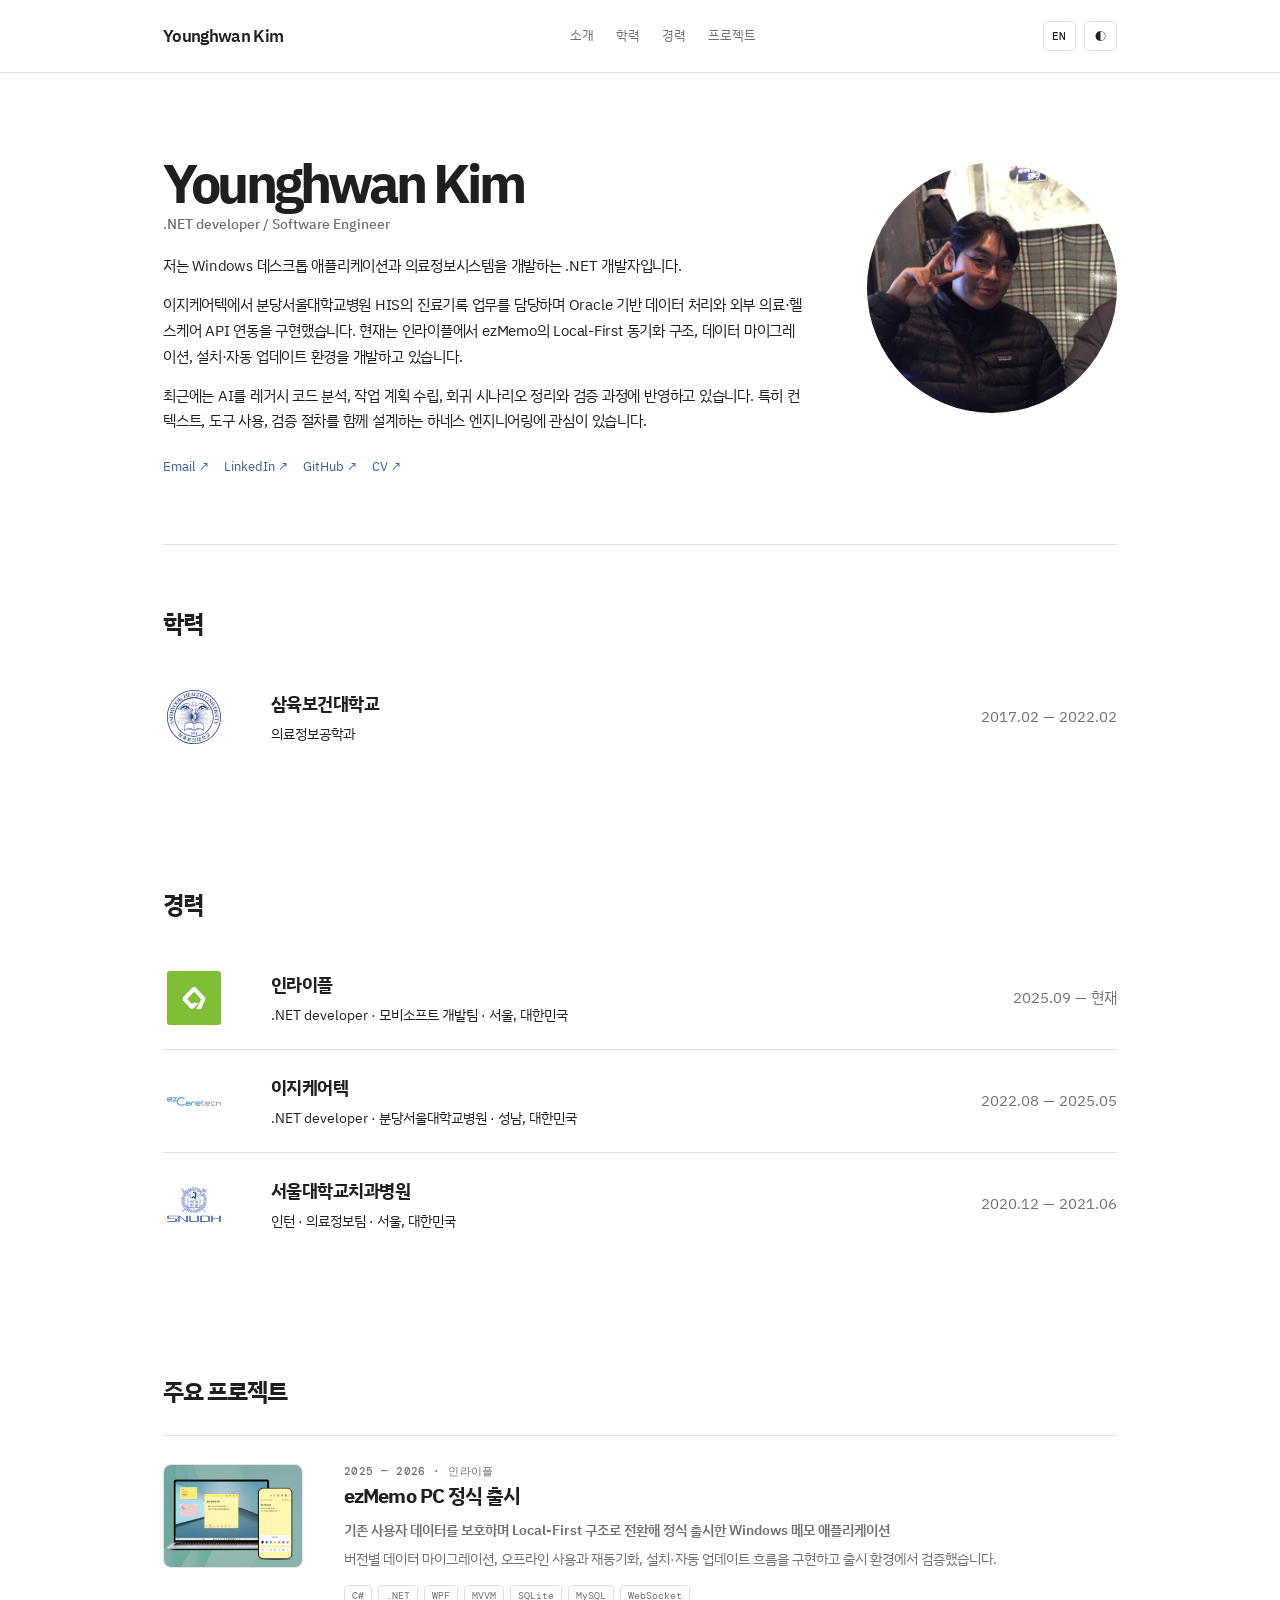
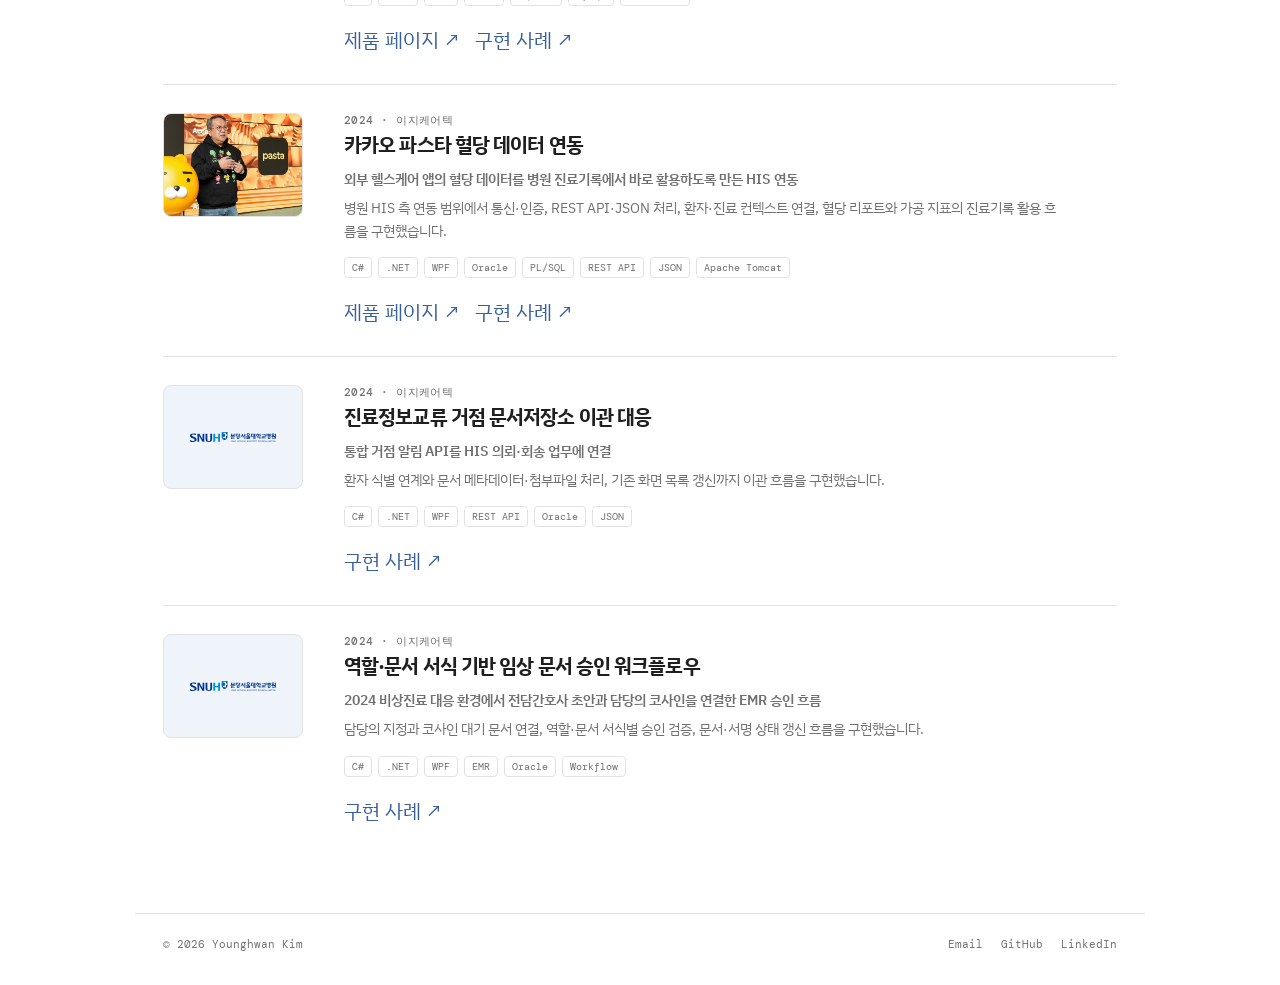
==== commit d5df132d: "feat: refine portfolio case studies" ====
--- a/index.html
+++ b/index.html
@@ -66,10 +66,10 @@
       <section class="section" id="projects" aria-labelledby="projects-title">
         <div class="section-heading"><h2 id="projects-title" data-i18n="heading.projects">주요 프로젝트</h2></div>
         <div class="project-list">
-          <article class="project"><div class="project-thumb project-thumb--memo"><img src="assets/ezmemo-product.png" alt="ezMemo product interface" /></div><div><p class="project-meta" data-i18n="project.ezmemo.meta">2025 — 2026 · 인라이플</p><h3 data-i18n="project.ezmemo.title">ezMemo PC 정식 출시</h3><p class="project-korean" data-i18n="project.ezmemo.lead">기존 사용자 데이터를 보호하며 정식 출시한 Windows 메모 애플리케이션</p><p data-i18n="project.ezmemo.copy">Local-First 저장·동기화, 안전한 데이터 마이그레이션, 설치·자동 업데이트 흐름을 정비해 정식 출시했습니다.</p><div class="tags"><span>C#</span><span>.NET</span><span>WPF</span><span>MVVM</span><span>SQLite</span><span>MySQL</span><span>WebSocket</span></div><div class="project-actions"><a class="project-link" href="https://ezlab.im/ko/tool/ezmemo" target="_blank" rel="noreferrer" data-i18n="project.productLink">제품 페이지 ↗</a><a class="project-link" href="projects/ezmemo.html" data-i18n="project.caseStudyLink">구현 사례 ↗</a></div></div></article>
-          <article class="project"><div class="project-thumb project-thumb--pasta"><img src="assets/kakao-pasta-product.png" alt="Kakao Pasta official product image" /></div><div><p class="project-meta" data-i18n="project.ezcare.meta">2024 · 이지케어텍</p><h3 data-i18n="project.pasta.title">카카오 파스타 혈당 데이터 연동</h3><p class="project-korean" data-i18n="project.pasta.lead">외부 헬스케어 앱의 혈당 데이터를 병원 진료기록에서 바로 활용하도록 만든 HIS 연동</p><p data-i18n="project.pasta.copy">중계 서버를 통한 통신·인증, REST API·JSON 수신, 환자 정보 연결, 진료기록 활용까지 전체 연동 흐름을 구현했습니다.</p><div class="tags"><span>C#</span><span>.NET</span><span>WPF</span><span>Oracle</span><span>PL/SQL</span><span>REST API</span><span>JSON</span><span>Apache Tomcat</span></div><div class="project-actions"><a class="project-link" href="https://www.kakaocorp.com/page/detail/11753" target="_blank" rel="noreferrer" data-i18n="project.productLink">제품 페이지 ↗</a><a class="project-link" href="projects/kakao-pasta.html" data-i18n="project.caseStudyLink">구현 사례 ↗</a></div></div></article>
+          <article class="project"><div class="project-thumb project-thumb--memo"><img src="assets/ezmemo-product.png" alt="ezMemo product interface" /></div><div><p class="project-meta" data-i18n="project.ezmemo.meta">2025 — 2026 · 인라이플</p><h3 data-i18n="project.ezmemo.title">ezMemo PC 정식 출시</h3><p class="project-korean" data-i18n="project.ezmemo.lead">기존 사용자 데이터를 보호하며 Local-First 구조로 전환해 정식 출시한 Windows 메모 애플리케이션</p><p data-i18n="project.ezmemo.copy">버전별 데이터 마이그레이션, 오프라인 사용과 재동기화, 설치·자동 업데이트 흐름을 구현하고 출시 환경에서 검증했습니다.</p><div class="tags"><span>C#</span><span>.NET</span><span>WPF</span><span>MVVM</span><span>SQLite</span><span>MySQL</span><span>WebSocket</span></div><div class="project-actions"><a class="project-link" href="https://ezlab.im/ko/tool/ezmemo" target="_blank" rel="noreferrer" data-i18n="project.productLink" data-i18n-href="project.ezmemo.productUrl">제품 페이지 ↗</a><a class="project-link" href="projects/ezmemo.html" data-i18n="project.caseStudyLink">구현 사례 ↗</a></div></div></article>
+          <article class="project"><div class="project-thumb project-thumb--pasta"><img src="assets/kakao-pasta-product.png" alt="Kakao Pasta official product image" /></div><div><p class="project-meta" data-i18n="project.ezcare.meta">2024 · 이지케어텍</p><h3 data-i18n="project.pasta.title">카카오 파스타 혈당 데이터 연동</h3><p class="project-korean" data-i18n="project.pasta.lead">외부 헬스케어 앱의 혈당 데이터를 병원 진료기록에서 바로 활용하도록 만든 HIS 연동</p><p data-i18n="project.pasta.copy">병원 HIS 측 연동 범위에서 통신·인증, REST API·JSON 처리, 환자·진료 컨텍스트 연결, 혈당 리포트와 가공 지표의 진료기록 활용 흐름을 구현했습니다.</p><div class="tags"><span>C#</span><span>.NET</span><span>WPF</span><span>Oracle</span><span>PL/SQL</span><span>REST API</span><span>JSON</span><span>Apache Tomcat</span></div><div class="project-actions"><a class="project-link" href="https://www.kakaocorp.com/page/detail/11753" target="_blank" rel="noreferrer" data-i18n="project.productLink">제품 페이지 ↗</a><a class="project-link" href="projects/kakao-pasta.html" data-i18n="project.caseStudyLink">구현 사례 ↗</a></div></div></article>
           <article class="project"><div class="project-thumb project-thumb--exchange"><img src="assets/bundang-snuh.svg" alt="Bundang Seoul National University Hospital logo" /></div><div><p class="project-meta" data-i18n="project.ezcare.meta">2024 · 이지케어텍</p><h3 data-i18n="project.exchange.title">진료정보교류 거점 문서저장소 이관 대응</h3><p class="project-korean" data-i18n="project.exchange.lead">통합 거점 알림 API를 HIS 의뢰·회송 업무에 연결</p><p data-i18n="project.exchange.copy">환자 식별 연계와 문서 메타데이터·첨부파일 처리, 기존 화면 목록 갱신까지 이관 흐름을 구현했습니다.</p><div class="tags"><span>C#</span><span>.NET</span><span>WPF</span><span>REST API</span><span>Oracle</span><span>JSON</span></div><div class="project-actions"><a class="project-link" href="projects/hie-repository.html" data-i18n="project.caseStudyLink">구현 사례 ↗</a></div></div></article>
-          <article class="project"><div class="project-thumb project-thumb--exchange"><img src="assets/bundang-snuh.svg" alt="Bundang Seoul National University Hospital logo" /></div><div><p class="project-meta" data-i18n="project.ezcare.meta">2024 · 이지케어텍</p><h3 data-i18n="project.approval.title">권한 기반 임상 문서 승인 워크플로우</h3><p class="project-korean" data-i18n="project.approval.lead">2024 비상진료 환경에서 전담간호사 초안과 의사 코사인을 연결한 EMR 승인 흐름</p><p data-i18n="project.approval.copy">담당의 선택과 코사인 대기 문서 연결, 수술·퇴원기록의 진단·서명 연계를 통해 역할별 승인 규칙을 고도화했습니다.</p><div class="tags"><span>C#</span><span>.NET</span><span>WPF</span><span>EMR</span><span>Oracle</span><span>Workflow</span></div><div class="project-actions"><a class="project-link" href="projects/clinical-document-approval.html" data-i18n="project.caseStudyLink">구현 사례 ↗</a></div></div></article>
+          <article class="project"><div class="project-thumb project-thumb--exchange"><img src="assets/bundang-snuh.svg" alt="Bundang Seoul National University Hospital logo" /></div><div><p class="project-meta" data-i18n="project.ezcare.meta">2024 · 이지케어텍</p><h3 data-i18n="project.approval.title">역할·문서 서식 기반 임상 문서 승인 워크플로우</h3><p class="project-korean" data-i18n="project.approval.lead">2024 비상진료 대응 환경에서 전담간호사 초안과 담당의 코사인을 연결한 EMR 승인 흐름</p><p data-i18n="project.approval.copy">담당의 지정과 코사인 대기 문서 연결, 역할·문서 서식별 승인 검증, 문서·서명 상태 갱신 흐름을 구현했습니다.</p><div class="tags"><span>C#</span><span>.NET</span><span>WPF</span><span>EMR</span><span>Oracle</span><span>Workflow</span></div><div class="project-actions"><a class="project-link" href="projects/clinical-document-approval.html" data-i18n="project.caseStudyLink">구현 사례 ↗</a></div></div></article>
         </div>
       </section>
 
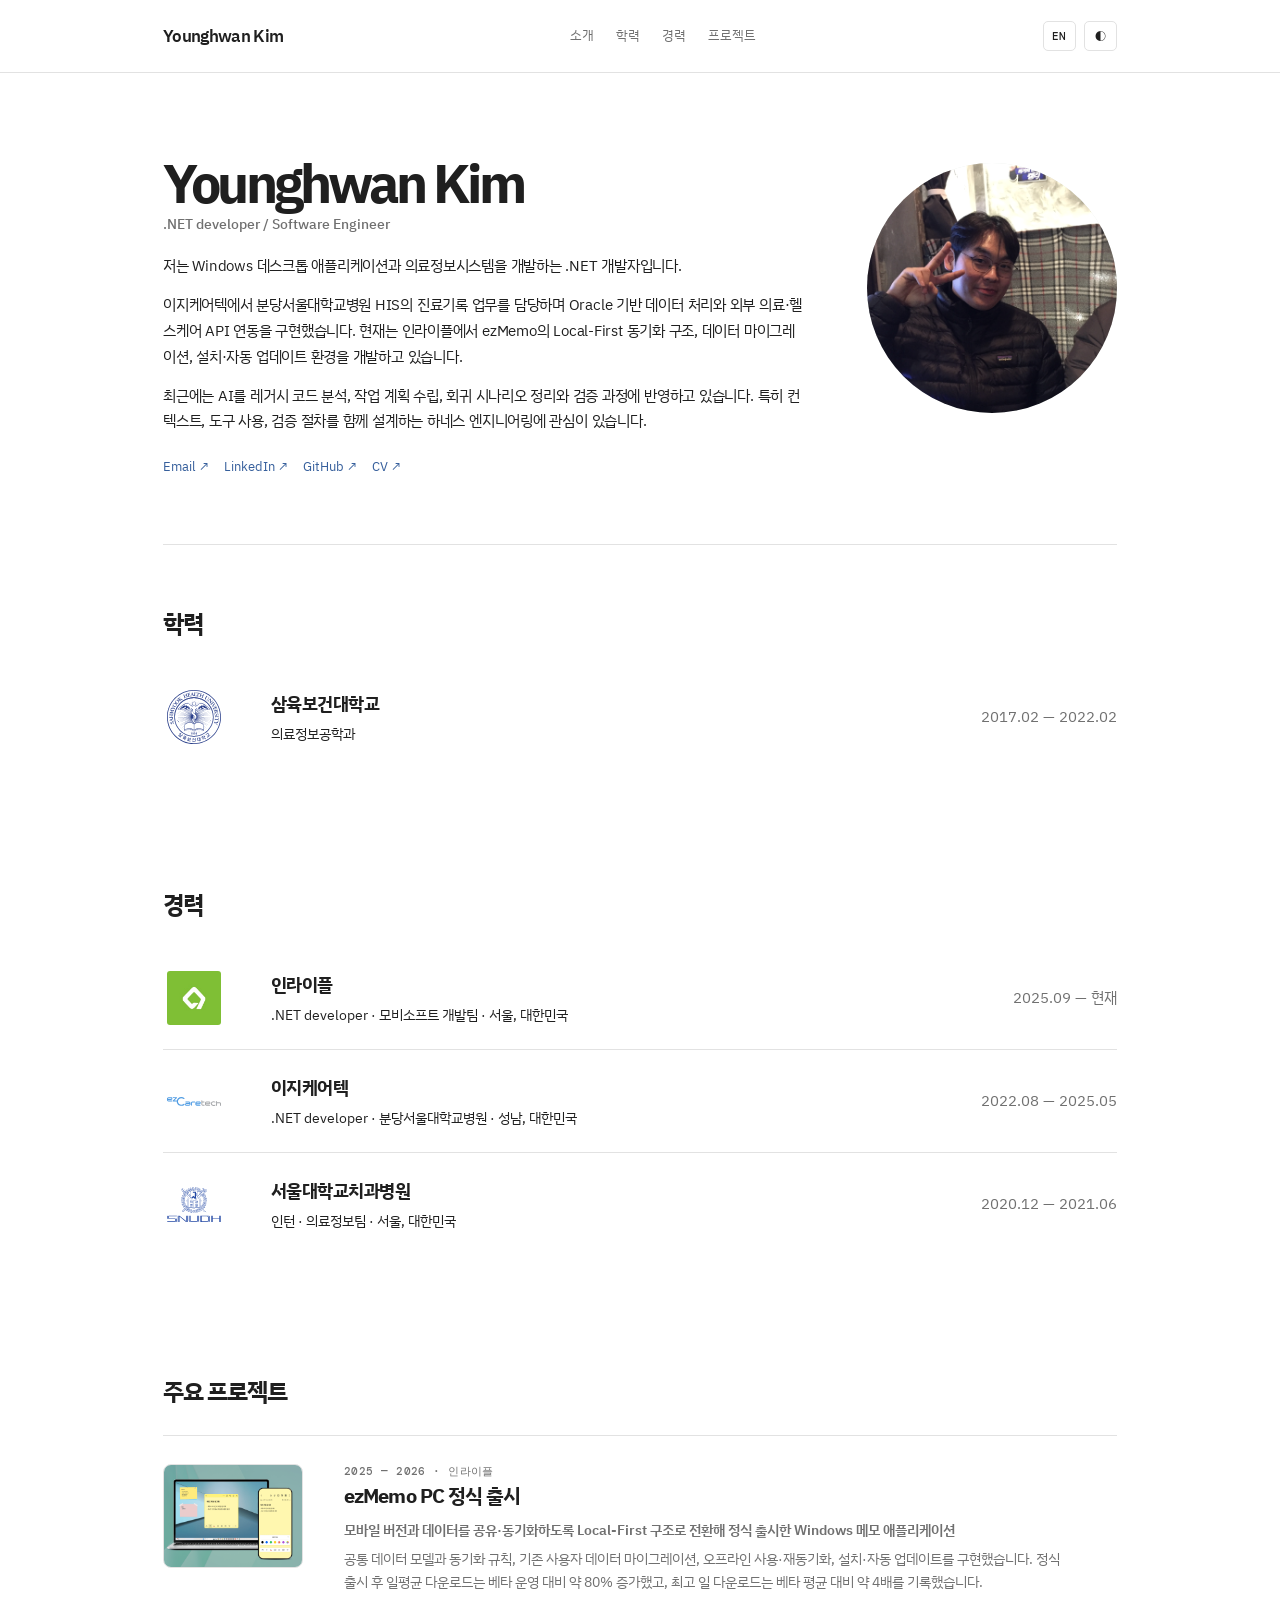
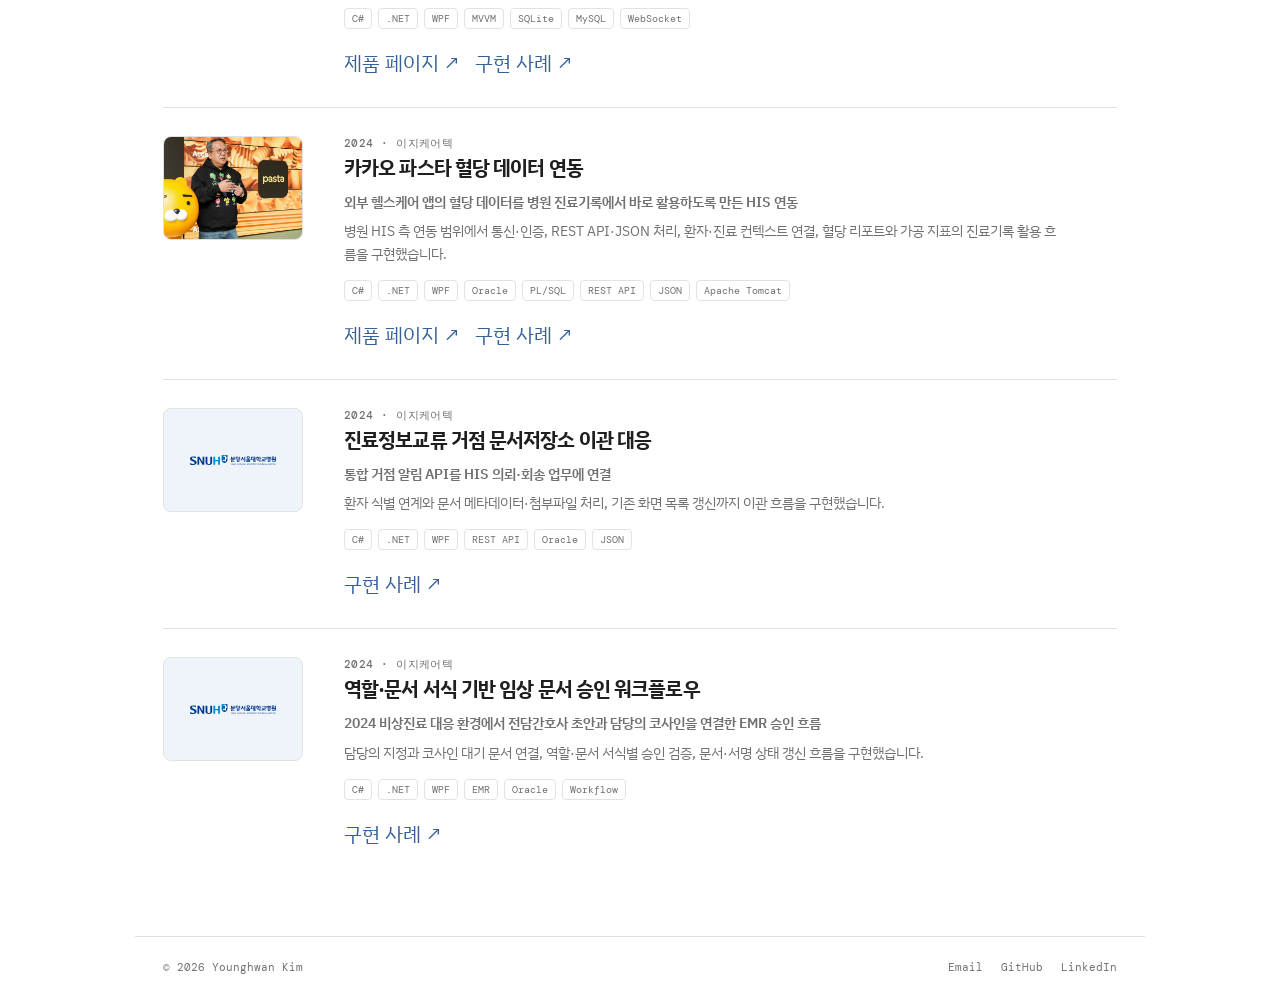
==== commit 2959f0fb: "feat: highlight ezMemo mobile sync and launch results" ====
--- a/index.html
+++ b/index.html
@@ -66,7 +66,7 @@
       <section class="section" id="projects" aria-labelledby="projects-title">
         <div class="section-heading"><h2 id="projects-title" data-i18n="heading.projects">주요 프로젝트</h2></div>
         <div class="project-list">
-          <article class="project"><div class="project-thumb project-thumb--memo"><img src="assets/ezmemo-product.png" alt="ezMemo product interface" /></div><div><p class="project-meta" data-i18n="project.ezmemo.meta">2025 — 2026 · 인라이플</p><h3 data-i18n="project.ezmemo.title">ezMemo PC 정식 출시</h3><p class="project-korean" data-i18n="project.ezmemo.lead">기존 사용자 데이터를 보호하며 Local-First 구조로 전환해 정식 출시한 Windows 메모 애플리케이션</p><p data-i18n="project.ezmemo.copy">버전별 데이터 마이그레이션, 오프라인 사용과 재동기화, 설치·자동 업데이트 흐름을 구현하고 출시 환경에서 검증했습니다.</p><div class="tags"><span>C#</span><span>.NET</span><span>WPF</span><span>MVVM</span><span>SQLite</span><span>MySQL</span><span>WebSocket</span></div><div class="project-actions"><a class="project-link" href="https://ezlab.im/ko/tool/ezmemo" target="_blank" rel="noreferrer" data-i18n="project.productLink" data-i18n-href="project.ezmemo.productUrl">제품 페이지 ↗</a><a class="project-link" href="projects/ezmemo.html" data-i18n="project.caseStudyLink">구현 사례 ↗</a></div></div></article>
+          <article class="project"><div class="project-thumb project-thumb--memo"><img src="assets/ezmemo-product.png" alt="ezMemo product interface" /></div><div><p class="project-meta" data-i18n="project.ezmemo.meta">2025 — 2026 · 인라이플</p><h3 data-i18n="project.ezmemo.title">ezMemo PC 정식 출시</h3><p class="project-korean" data-i18n="project.ezmemo.lead">모바일 버전과 데이터를 공유·동기화하도록 Local-First 구조로 전환해 정식 출시한 Windows 메모 애플리케이션</p><p data-i18n="project.ezmemo.copy">공통 데이터 모델과 동기화 규칙, 기존 사용자 데이터 마이그레이션, 오프라인 사용·재동기화, 설치·자동 업데이트를 구현했습니다. 정식 출시 후 일평균 다운로드는 베타 운영 대비 약 80% 증가했고, 최고 일 다운로드는 베타 평균 대비 약 4배를 기록했습니다.</p><div class="tags"><span>C#</span><span>.NET</span><span>WPF</span><span>MVVM</span><span>SQLite</span><span>MySQL</span><span>WebSocket</span></div><div class="project-actions"><a class="project-link" href="https://ezlab.im/ko/tool/ezmemo" target="_blank" rel="noreferrer" data-i18n="project.productLink" data-i18n-href="project.ezmemo.productUrl">제품 페이지 ↗</a><a class="project-link" href="projects/ezmemo.html" data-i18n="project.caseStudyLink">구현 사례 ↗</a></div></div></article>
           <article class="project"><div class="project-thumb project-thumb--pasta"><img src="assets/kakao-pasta-product.png" alt="Kakao Pasta official product image" /></div><div><p class="project-meta" data-i18n="project.ezcare.meta">2024 · 이지케어텍</p><h3 data-i18n="project.pasta.title">카카오 파스타 혈당 데이터 연동</h3><p class="project-korean" data-i18n="project.pasta.lead">외부 헬스케어 앱의 혈당 데이터를 병원 진료기록에서 바로 활용하도록 만든 HIS 연동</p><p data-i18n="project.pasta.copy">병원 HIS 측 연동 범위에서 통신·인증, REST API·JSON 처리, 환자·진료 컨텍스트 연결, 혈당 리포트와 가공 지표의 진료기록 활용 흐름을 구현했습니다.</p><div class="tags"><span>C#</span><span>.NET</span><span>WPF</span><span>Oracle</span><span>PL/SQL</span><span>REST API</span><span>JSON</span><span>Apache Tomcat</span></div><div class="project-actions"><a class="project-link" href="https://www.kakaocorp.com/page/detail/11753" target="_blank" rel="noreferrer" data-i18n="project.productLink">제품 페이지 ↗</a><a class="project-link" href="projects/kakao-pasta.html" data-i18n="project.caseStudyLink">구현 사례 ↗</a></div></div></article>
           <article class="project"><div class="project-thumb project-thumb--exchange"><img src="assets/bundang-snuh.svg" alt="Bundang Seoul National University Hospital logo" /></div><div><p class="project-meta" data-i18n="project.ezcare.meta">2024 · 이지케어텍</p><h3 data-i18n="project.exchange.title">진료정보교류 거점 문서저장소 이관 대응</h3><p class="project-korean" data-i18n="project.exchange.lead">통합 거점 알림 API를 HIS 의뢰·회송 업무에 연결</p><p data-i18n="project.exchange.copy">환자 식별 연계와 문서 메타데이터·첨부파일 처리, 기존 화면 목록 갱신까지 이관 흐름을 구현했습니다.</p><div class="tags"><span>C#</span><span>.NET</span><span>WPF</span><span>REST API</span><span>Oracle</span><span>JSON</span></div><div class="project-actions"><a class="project-link" href="projects/hie-repository.html" data-i18n="project.caseStudyLink">구현 사례 ↗</a></div></div></article>
           <article class="project"><div class="project-thumb project-thumb--exchange"><img src="assets/bundang-snuh.svg" alt="Bundang Seoul National University Hospital logo" /></div><div><p class="project-meta" data-i18n="project.ezcare.meta">2024 · 이지케어텍</p><h3 data-i18n="project.approval.title">역할·문서 서식 기반 임상 문서 승인 워크플로우</h3><p class="project-korean" data-i18n="project.approval.lead">2024 비상진료 대응 환경에서 전담간호사 초안과 담당의 코사인을 연결한 EMR 승인 흐름</p><p data-i18n="project.approval.copy">담당의 지정과 코사인 대기 문서 연결, 역할·문서 서식별 승인 검증, 문서·서명 상태 갱신 흐름을 구현했습니다.</p><div class="tags"><span>C#</span><span>.NET</span><span>WPF</span><span>EMR</span><span>Oracle</span><span>Workflow</span></div><div class="project-actions"><a class="project-link" href="projects/clinical-document-approval.html" data-i18n="project.caseStudyLink">구현 사례 ↗</a></div></div></article>
